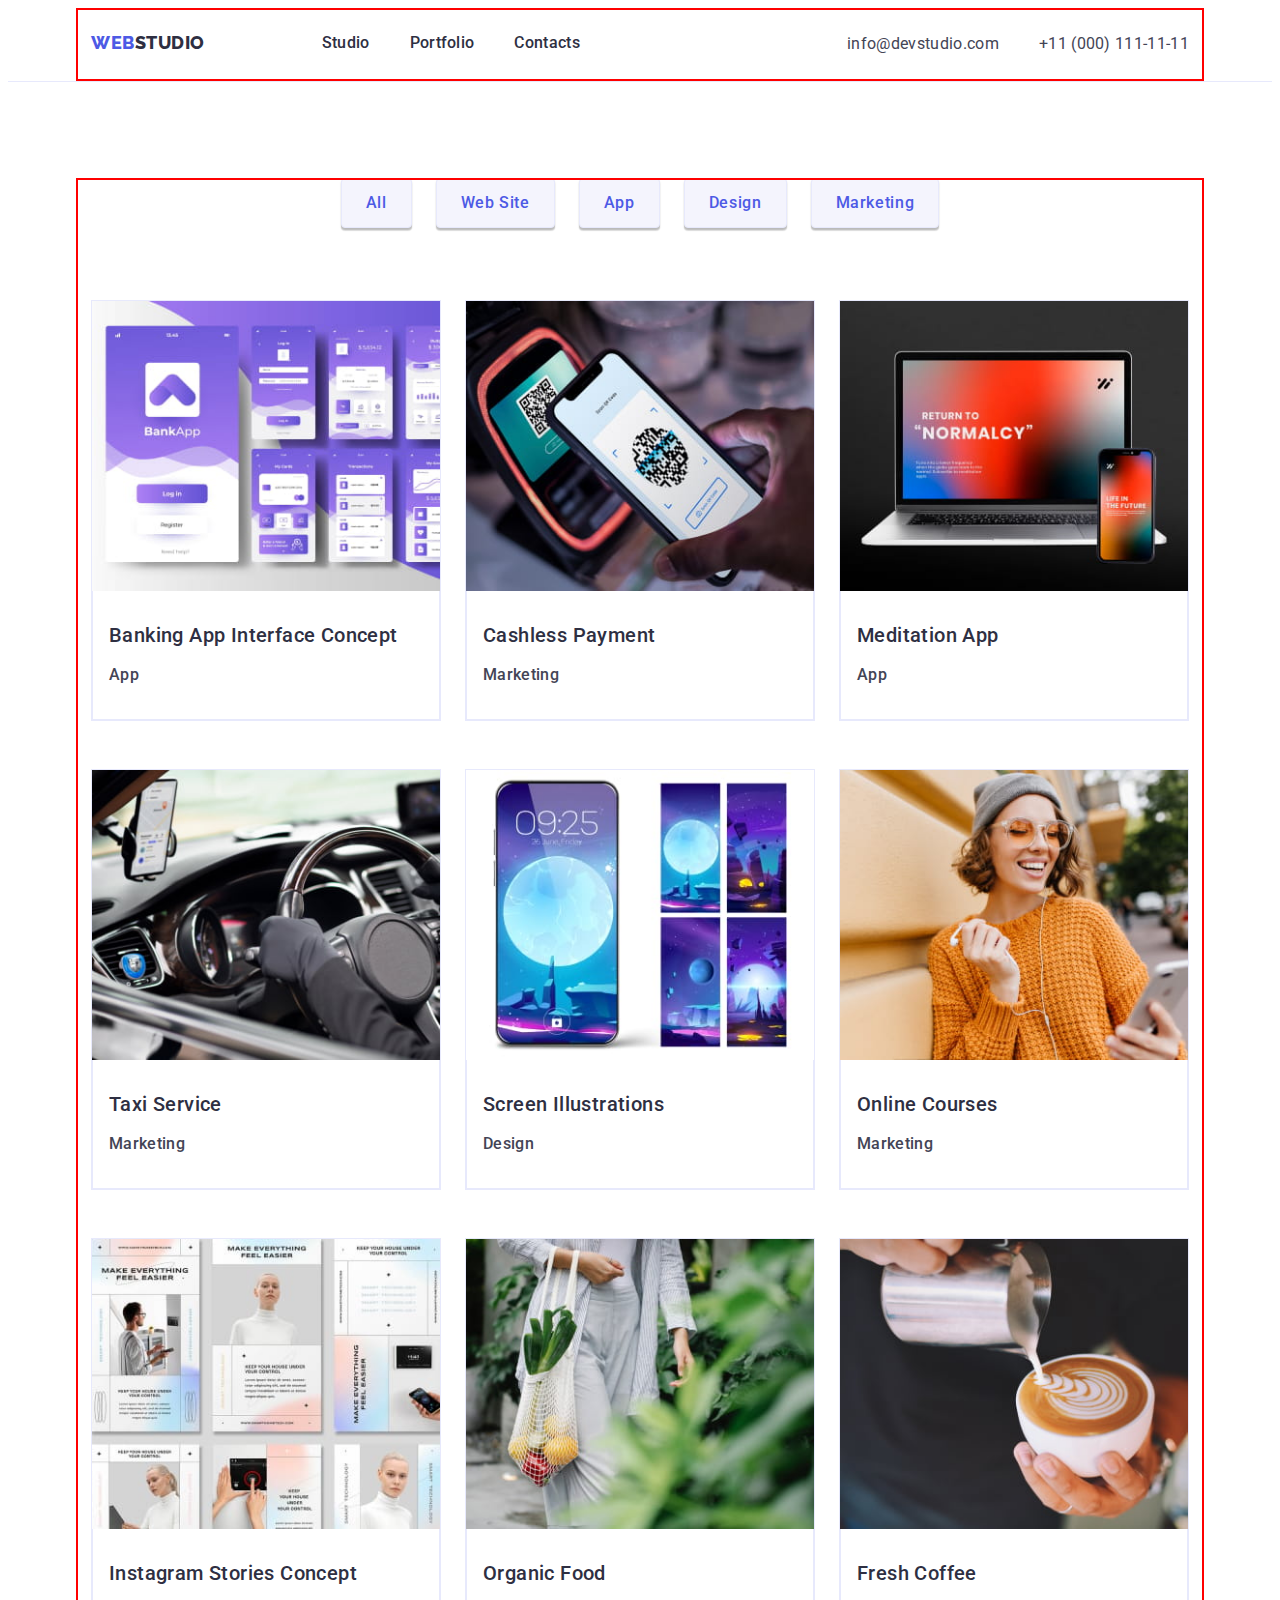
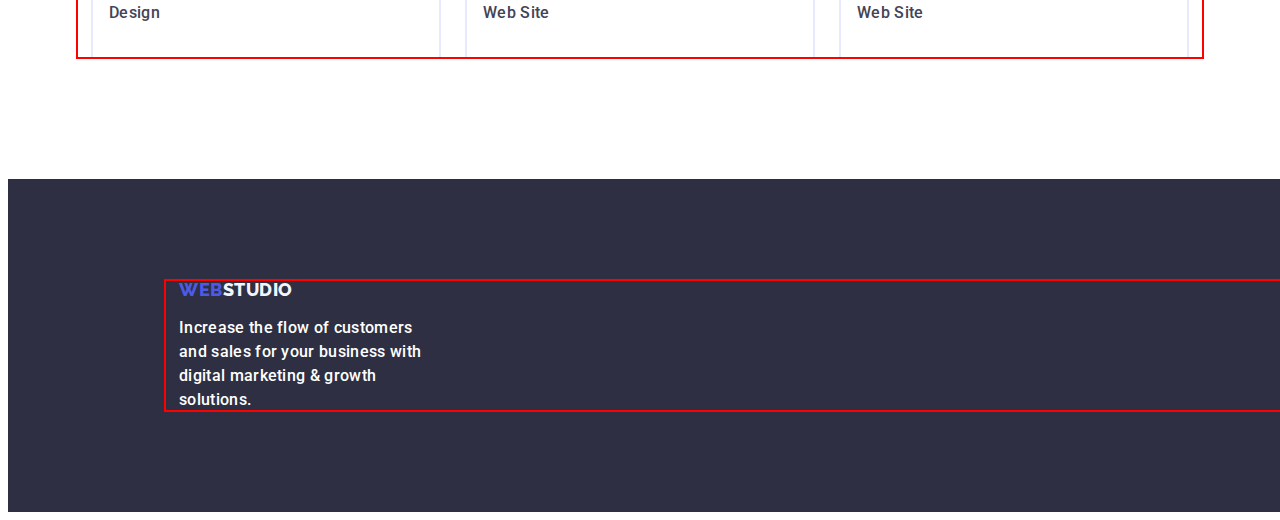
==== portfolio.html @ b4b977b9 "Initial commit" ====
<!DOCTYPE html>
    <html lang="en">
    <head>
        <meta charset="UTF-8">
        <meta http-equiv="X-UA-Compatible" content="IE=edge">
        <meta name="viewport" content="width=device-width, initial-scale=1.0">
        <title>Portfolio</title>
        <link rel="preconnect" 
    href="https://fonts.googleapis.com">
    <link rel="preconnect" 
    href="https://fonts.gstatic.com" crossorigin>
    <link href="https://fonts.googleapis.com/css2?family=Roboto:wght@400;500;700&display=swap" rel="stylesheet">
    <link rel="preconnect" href="https://fonts.googleapis.com">
    <link rel="preconnect" href="https://fonts.gstatic.com" crossorigin>
    <link href="https://fonts.googleapis.com/css2?family=Raleway:wght@800&family=Roboto:wght@400;500;700&display=swap" rel="stylesheet">
    <link rel="stylesheet"      href="https://cdnjs.cloudflare.com/ajax/libs/modern-normalize/1.1.0/modern-normalize.min.css"      integrity="sha512-wpPYUAdjBVSE4KJnH1VR1HeZfpl1ub8YT/NKx4PuQ5NmX2tKuGu6U/JRp5y+Y8XG2tV+wKQpNHVUX03MfMFn9Q=="      crossorigin="anonymous"      referrerpolicy="no-referrer"/>
    <link rel="stylesheet" href="./css/styles.css">
    </head>

    <body>
    <!--header section-->
    <header class="header">
        <div class="container top-line">
            <nav class="list nav-list">
                <a class="logo link" href="./index.html">Web<span class="logo-studio">Studio</span> </a>
            
             <ul class="list link-list">
          <li class="description link-item"> 
            <a class="header-nav-link link" href="./index.html">Studio</a>
          </li>
          <li class="description link-item">
            <a class="header-nav-link link" href="./portfolio.html">Portfolio</a>
          </li>
          <li class="description link-item">
            <a class="header-nav-link link" href="">Contacts</a>
          </li>
             </ul>
            </nav>

            <address class="adress">
                <ul class="list adress-list">
                <li class="mailto" >
                    <a href="mailto:info@devstudio.com" class="link adress-link">info@devstudio.com</a>
                </li>
                <li>
                    <a href="tel:+110001111111" class="link adress-link">+11 (000) 111-11-11</a>
                </li>
                </ul>
            </address>
        </div>
    </header>

          <main>
            
            <!--portfolio section-->
                <section class="portfolio-section">
                    <div class="container">
                    
                    <h1 hidden class="main-tittle">Our Feature</h1>
                    <ul class="list btn-portfolio-list ">
                        <li>
                        <button  class="button-light button-text btn-portfolio" type="button">All</button>
                        </li>
                        <li>
                         <button   class="button-text button-light btn-portfolio" type="button">Web Site</button>
                        </li>
                        <li>
                         <button   class="button-text button-light
                         btn-portfolio" type="button">App</button>
                        </li>
                        <li>
                         <button class="button-light button-text btn-portfolio" type="button">Design</button>
                         </li>
                        <li>
                        <button           class="button-light button-text btn-portfolio" type="button">Marketing</button>
                        </li>
                    </ul>
                    
                    <ul class="list container-portfolio">
                    <li class="card-box" >
                        <a class="link" href="">
                    <img src="./images/portfolio/img-a1.jpg" alt="Banking App Interface Concept" width="360" height="300">
                    <div class="card-text-box">
                        <h2 class="subtittle card-box-tittle">Banking App Interface Concept</h2>
                        <p class="description">App</p>
                    </div></a>
                    </li>
                    <li class="card-box">
                        <a class="link" href="">
                        <img src="./images/portfolio/img-m1.jpg" alt="Cashless Payment" width="360" height="300">
                        <div class="card-text-box">
                        <h2 class="subtittle card-box-tittle">Cashless Payment</h2>
                        <p class="description">Marketing
                        </p>
                    </div></a>
                    </li>
                    <li class="card-box">
                        <a class="link" href="">
                        <img src="./images/portfolio/img-a2.jpg" alt="Meditation App" width="360" height="300">
                        <div class="card-text-box">
                        <h2 class="subtittle card-box-tittle">Meditation App</h2>
                        <p class="description">App</p>
                    </div></a>
                    </li>
                    <li class="card-box">
                        <a class="link" href="">
                        <img src="./images/portfolio/img-m2.jpg" alt="Taxi Service" width="360" height="300">
                        <div class="card-text-box">
                        <h2 class="subtittle card-box-tittle">Taxi Service</h2>
                        <p class="description">Marketing</p>
                    </div></a>
                    </li>
                    <li class="card-box">
                        <a class="link" href="">
                        <img src="./images/portfolio/img-d1.jpg" alt="Screen Illustrations" width="360" height="300">
                        <div class=" card-text-box">
                        <h2 class="subtittle card-box-tittle">Screen Illustrations</h2> 
                    <p class="description">Design</p>
                </div></a>
                    </li>
                    <li class="card-box">
                        <a class="link" href="">
                        <img src="./images/portfolio/img-m3.jpg" alt="Online Courses" width="360" height="300">
                        <div class="card-text-box">
                        <h2 class="subtittle card-box-tittle">Online Courses</h2>
                        <p class="description">Marketing</p>
                    </div></a>
                    </li>

                    <li class="card-box">
                        <a class="link" href="">
                    <img src="./images/portfolio/img-d2.jpg" alt="Instagram Stories Concept" width="360" height="300">
                    <div class=" card-text-box">
                        <h2 class="subtittle card-box-tittle">Instagram Stories Concept</h2>
                        <p class="description">Design</p>
                    </div></a> 
                </li>
                <li class="card-box">
                    <a class="link" href="">
                        <img src="./images/portfolio/img-w1.jpg" alt="Organic Food" width="360" height="300">
                        <div class="card-text-box">
                        <h2 class="subtittle card-box-tittle">Organic Food</h2>
                    <p class="description">Web Site</p>
                </div></a>
                </li>
                <li class="card-box">
                        <a class="link" href="">
                        <img src="./images/portfolio/img-w2.jpg" alt="Fresh Coffee" width="360" height="300">
                        <div class="card-text-box">
                        <h2 class="subtittle card-box-tittle"> Fresh Coffee</h2>
                        <p class="description">Web Site</p></div></a>
                </li>
                    </ul>
                   
                </div>
                </section>

          </main>
          <!--footer section-->
    <footer class="footer">
        <div class="container footer-container">
        <a class="link logo footer-reset" href="./index.html">Web<span class="logo-studio-light">Studio</span></a>
        <p class="description footer-item">Increase the flow of customers and sales for your business with digital marketing & growth solutions.</p>
    </div>
    </footer>    

    </body>
    </html>
---- css/styles.css ----
:root {
    /*--font--*/
--primary-font: "Roboto",  sant-serif;
--secondary-font: "Raleway", sant-serif;
    
    /*--color--*/
--btn-color-iris: #4d5ae5;
--btn-color-okean: #404BBF;
--text-color: #434455;
--main-header-color: #2e2f4;
--white-color: #fff;
--backgraund-light: #f4f4fD;
--backgraund-dark: #2E2F42;
--leinercoolor: #E7E9FC;
}
* {
    box-sizing: border-box;
}
/*base styles*/
body {
    font-family:"Roboto",sans-serif;
    font-size: 16px;
    font-weight: 400;
    font-style: normal;
    line-height: 1.5;
    letter-spacing: 0.02em;
    text-decoration: none;
    text-transform: none;
    color: var(--text-color);
    background-color: var(--white-color);
}
 /*--reset start--*/
h1,
h2, 
h3, 
h4, 
h5, 
h6, 
p {
    margin: 0px;
}
button {
    cursor: pointer;
}

ul {
    display: flex;

}
img {
    display: block;
    max-width: 100%;
    height: auto;
      }
     
.list {
    list-style: none;
    margin: 0px;
    padding: 0px;
}
.link {
    text-decoration: none; 
}
div {

}

.main-tittle {
	font-size: 56px;
	font-family:var(--primary-font);
	font-weight: 700;
	font-style: normal;
	line-height: 1.07;
	letter-spacing: 0.02em;
	text-decoration: none;
	text-transform: none;
    text-align: center;
}
.main-tittle-light {
    color:#FFFFFF;
}
.sektion-tittl {
	font-size: 36px;
	font-family:var(--primary-font);
	font-weight: 700;
	font-style: normal;
	line-height: 1.11;
	letter-spacing: 0.02em;
	text-decoration: none;
	text-transform: capitalize;
    text-align: center;
    color: var(--backgraund-dark);
}
.subtittle {
	font-size: 20px;
	font-family:var(--primary-font);
	font-weight: 500;
	font-style: normal;
	letter-spacing: 0.02em;
	text-decoration: none;
	text-transform: none;
    line-height: 1.2; 
    text-align: center;
    color: var(--backgraund-dark);
    
}

.description {
	font-size: 16px;
	font-family:var(--primary-font);
	font-weight: 500;
	font-style: normal;
	line-height: 1.5;
	letter-spacing: 0.02em;
	text-decoration: none;
	text-transform: none;
    color: var(--text-color);
}
.button-text {
	font-family: inherit;
    font-size: 16px;
	font-weight: 500;
	font-style: normal;
	line-height: 1.5;
	letter-spacing: 0.04em;
	text-decoration: none;
	text-transform: none;
    color: var(--white-color);
}
.small-text {
	font-size: 12px;
	font-family: var(--primary-font);
	font-weight: 400;
	font-style: normal;
	line-height: 1.17;
	letter-spacing: 0.04em;
	text-decoration: none;
	text-transform: none;
}
.header {
    border-bottom: 1px solid var(--leinercoolor);
  
 }
.top-line {
    display: flex;

    justify-content: space-between;
    align-items: baseline;

    border-bottom: 1px solid #E7E9FC;
}
.nav-list {
    display: flex;
    max-width: 564px;
    padding-bottom: 24px;
    gap: 40px;
    align-items: center;
}
.logo {
    font-family: "Raleway", sans-serif;
    font-style: normal;
    font-weight: 800;
    font-size: 18px;
    line-height: 1.17;
    text-transform: uppercase;
    text-decoration: none;

    color: var(--btn-color-iris);
    display: flex;
    letter-spacing: 0.03em;
    flex-direction: row;
    align-items: center;
    margin-right: 76px;
}
.logo-studio {
    width: 71px;
    color:var(--backgraund-dark);
    text-transform: uppercase;
}
.logo-studio-light {
    color:var(--backgraund-light);
    text-transform: uppercase;
}

.header-nav-link {
    color: var(--backgraund-dark);
    padding-top: 24px;
    padding-bottom: 24px;

}
.header-nav-link:hover,
.header-nav-link:focus,
.adress-link:hover,
.adress-link:focus {
    color: var(--btn-color-okean);
} 

.link-list {
    display: flex;
    gap: 40px;
    margin-right: auto;
}
.link-item {
    color: var(--backgraund-dark);
    text-decoration: none;  
    gap: 40px;
   }
   .adress-link {

    text-decoration: none;
    color: var(--text-color);
}

.adress {
    display: block;
    max-width: 347px;
    margin: 0px;
    font-style: normal; 
  
}  

.adress-list {
    padding-top: 24px;
    padding-bottom: 24px; 
}
.mailto {
    margin-right: 40px;
}
 .button {

        display: block;
        flex-direction: row;
        align-items: center;
        padding: 16px 32px;
        margin: 0px auto;
        gap: 10px;
        min-width: 169px;
        height: 56;
        border: none;
        
        background:var(--btn-color-iris);
        box-shadow: 0px 4px 4px rgba(0, 0, 0, 0.15);
        border-radius: 4px;
       
    }
   
    .button-light { 
     
        color: var(--btn-color-iris);
        background:var(--backgraund-light);
        
    
    }
    .button:hover, .button:focus, .button-light:hover, .button-light:focus {
        background-color:var(--btn-color-okean);
        color: var(--white-color);
    }



 /*---main content---*/
.box {
    border: 5px solid var(--white-color);
}
.container {
width: 1128px;
padding: 0 15px; 
margin: 0 auto;
outline: 2px solid red;
outline-offset: -2px;
    background: var(--white-color);
}

/*----index.html-----*/
.hero {
    max-width: 1440px;
    height: 600px;

    padding: 188px 0px;
 
    line-height: 1.07;
    align-items: center;
   
    background-color: var(--backgraund-dark);
    background-image: linear-gradient(rgba(46, 47, 66, 0.7), rgba(46, 47, 66, 0.7)), url(../images/hero/people-office.jpg);
    background-size: cover;
    background-position: center;

    box-shadow: 0px 4px 4px rgba(0, 0, 0, 0.25);
    
}

.hero-tittle {
max-width: 496px; 
margin: 0px auto;
text-align: center;
    
}
.hero-button {
display: block;
margin-top: 48px;



}
/*--featufe*/

.feature-section {
    padding: 120px 0px;
   
}
.feature-container {
    margin: 0px auto;
   
    
}
.feature-tittle {
 margin: 0px;
}
.feature-list-item {
   display: flex;
   justify-content: space-between;
   gap: 24px;
   
    
}
.feature-list {
flex-direction: column;
align-items: flex-start;
flex-basis: calc((100%-24px*3)/4);
}

.feature-list-box {
    display: flex;
flex-direction: row;
align-items: flex-start;
padding: 24px 100px;
gap: 10px;
max-width: 264px;
 background: var(--backgraund-light);
border-radius: 4px;
 
}
.feature-item-tittle {
margin-bottom: 8px;
}

/*---about---*/

.about-section {

}
.about-container {
   
}
    
.about-tittle {
       margin-top: 0px;
       margin-bottom: 72px;
}

.about-card-set {
  
    display: flex;
    flex-wrap: wrap;
    padding-bottom: 120px;
    gap: 24px;
      }
.about-item {
    flex-basis: calc((100% - 48px) / 3);
    }
    
    /*---team---*/
.team {
    background:var(--backgraund-light);
    width: 1440px;
    margin: 0px auto;
    padding: 120px 0px;
}

.team-container {
    
    background:var(--backgraund-light);
}
.team-item {
    
width: calc((100%-72px)/4);

box-shadow: 0px 1px 6px rgba(46, 47, 66, 0.08), 0px 1px 1px rgba(46, 47, 66, 0.16), 0px 2px 1px rgba(46, 47, 66, 0.08);
border-radius: 0px 0px 4px 4px;

    background-color: var(--white-color);
}
.team-tittl {
    margin-bottom: 72px;
}
.team-item-container {
   
padding: 32px 16px;
max-width: 232px;

}

.team-list {
    display: flex;
   gap: 24px;
}
.team-item-tittle {
    margin-bottom: 8px;
}
.social-link-container {
display: flex;
flex-direction: row;
justify-content: center;
align-items: center;

gap: 24px;
margin-top: 8px;
width: 232px;
height: 40px;
}
.social-link-box {
width: 40px;
height: 40px;
border-radius: 50%;
padding: 12px;
background: var(--btn-color-iris);
}

.team-item-img {

}
.team-item-name {
    text-align: center;

}
.team-item-function {

}
/*---Customers--*/
.section-customer {
    padding: 120px 0px;
}
.customers-container {
   
    padding: 0px;
    gap: 24px;
   
}
.customers-box {
    width: 168px;
    height: 88px;
    padding: 16px 32px;

    border: 1px solid var(--leinercoolor);
border-radius: 4px;
}
.footer {
    width: 1440px;
    margin: 0px auto;
    padding: 100px 0px;
    background: var(--backgraund-dark)
    }
.footer-container {

    gap: 16px;
    background: var(--backgraund-dark);
}
.footer-reset {
display: inline-block;
margin-bottom: 16px;   
}
.footer-item {
max-width: 264px; 
color: var(--white-color);
}
    
/*-----portfolio-----*/

.portfolio-section {
    padding: 96px 0px 120px;
}
.btn-portfolio-list {

justify-content: center;

flex-basis: 586px;
gap: 24px;
margin-bottom: 72px;

}

.btn-portfolio {

padding: 12px 24px;
border: 1px solid var(--leinercoolor);

background: var(--backgraund-light);
box-shadow: 0px 3px 1px rgba(0, 0, 0, 0.1), 0px 2px 1px rgba(0, 0, 0, 0.08), 0px 2px 2px rgba(0, 0, 0, 0.12);
border-radius: 4px;

}
.btn-portfolio:hover,
.btn-portfolio:focus {
    border: 1px solid transparent;
}
.container-portfolio {
display: flex;
flex-wrap: wrap;
row-gap: 48px;
column-gap: 24px;
}
.card-box {
width: calc((100% - 48px)/3); 
border: 1px solid var(--leinercoolor);
}
.card-text-box {
    display: flex;
    flex-direction: column;
    align-items: flex-start;
    padding: 32px 16px;
    border: 1px solid var(--leinercoolor);
    border-top: none;
    gap: 8px;
    max-width: 360px;
    
    
    flex-basis: 360px;
}
.card-box-tittle {
    margin-bottom: 8px;
}
.adress-item {}



.about {
   background-color: var(--backgraund-light);
}






.WebSite {
 
}
.App {
}
.Design {
}
.Marketing {
}
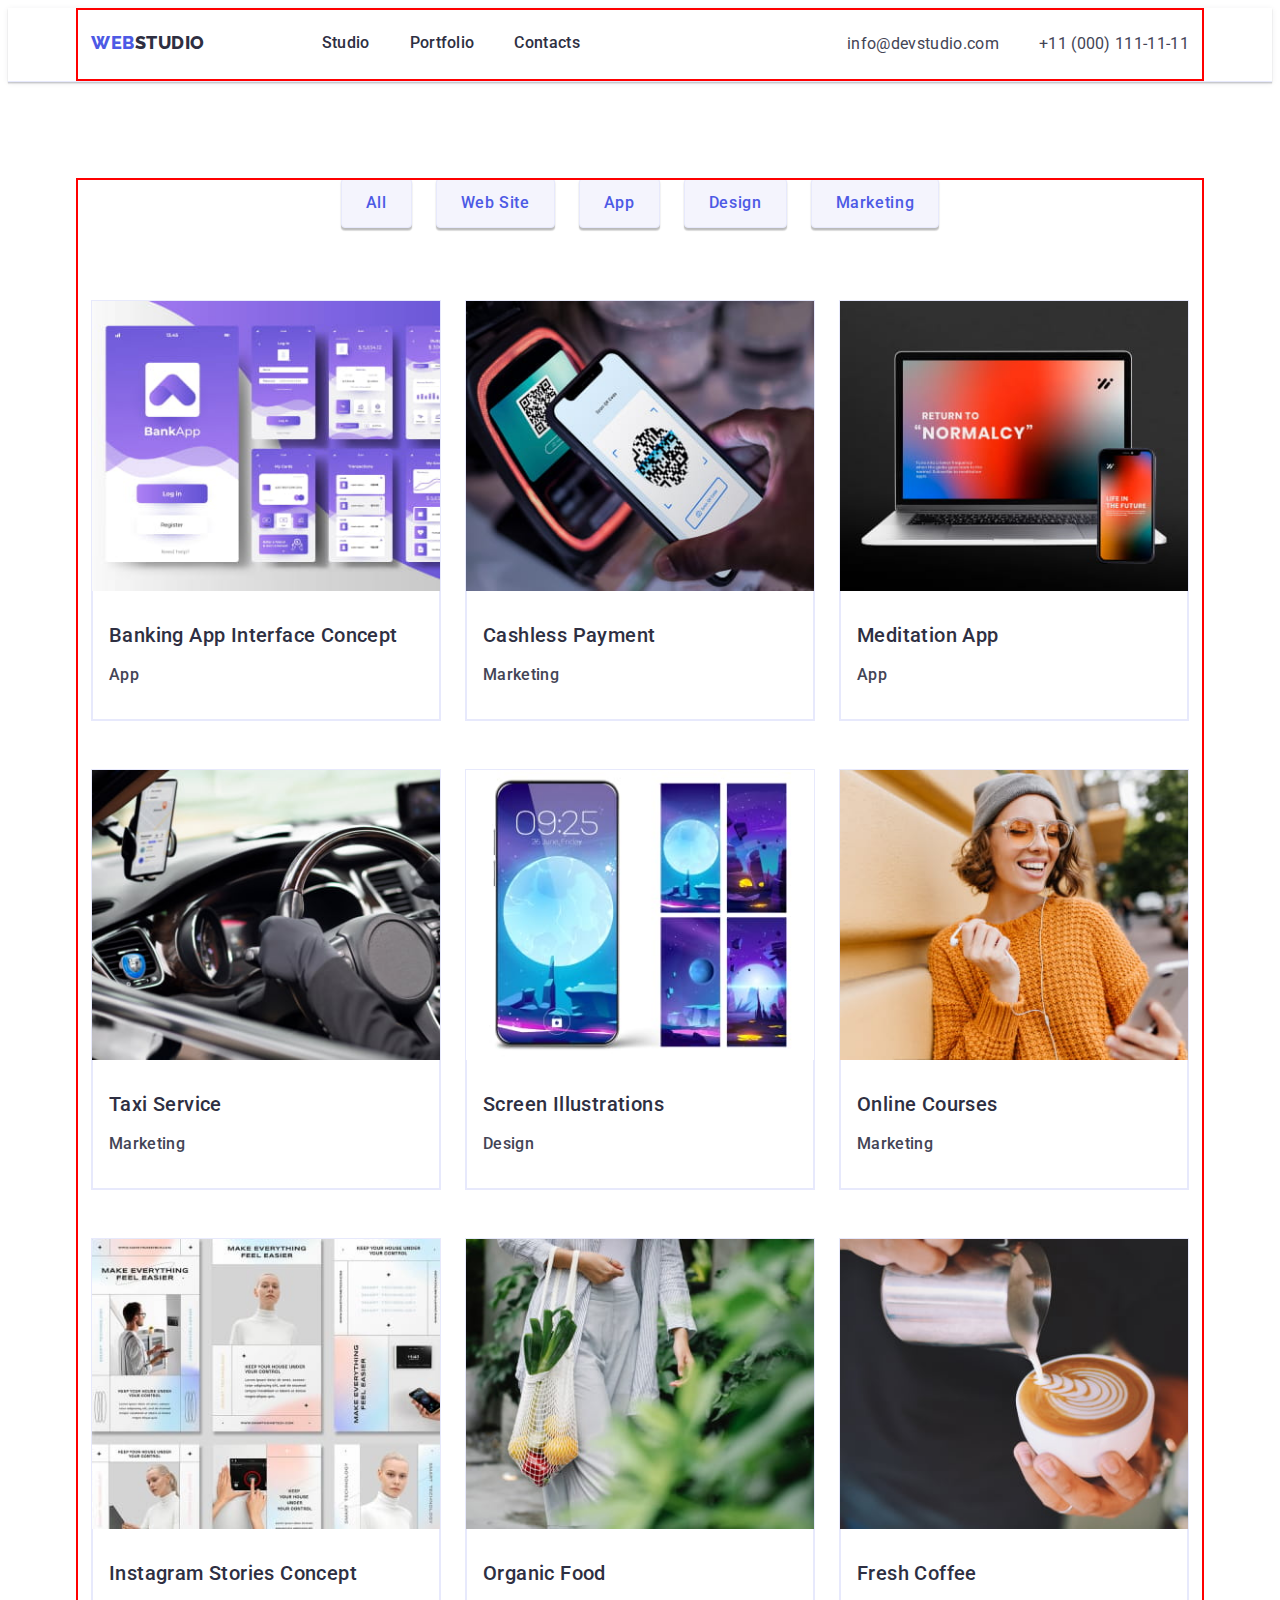
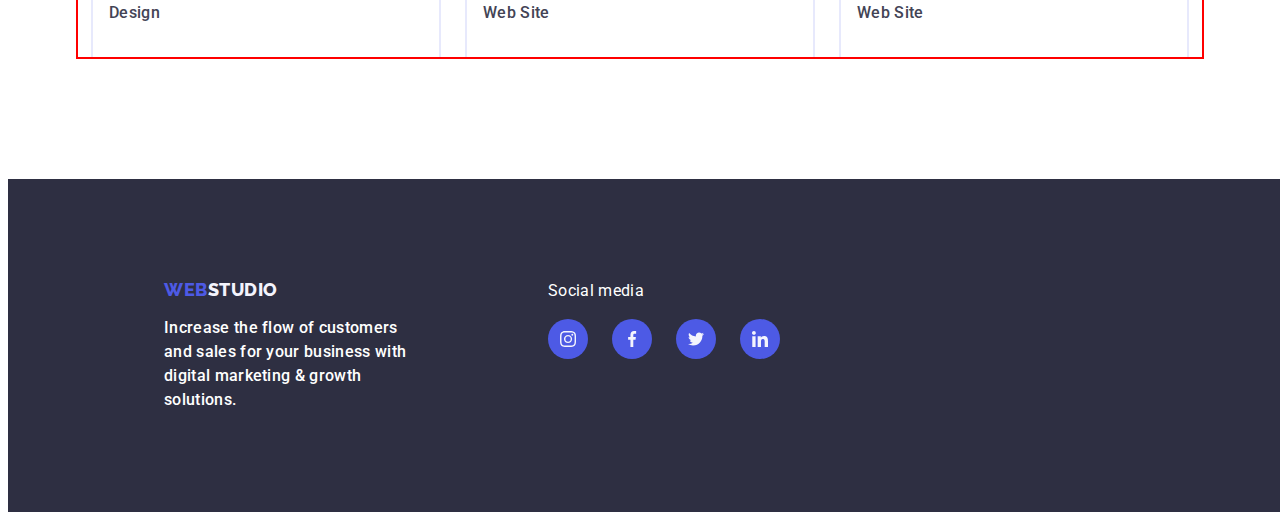
==== commit 613d6543: "update footer icons.svg" ====
--- a/portfolio.html
+++ b/portfolio.html
@@ -158,9 +158,43 @@
           </main>
           <!--footer section-->
     <footer class="footer">
-        <div class="container footer-container">
+        <div class="footer-container">
         <a class="link logo footer-reset" href="./index.html">Web<span class="logo-studio-light">Studio</span></a>
         <p class="description footer-item">Increase the flow of customers and sales for your business with digital marketing & growth solutions.</p>
+        </div>
+        <div class="container-footer-social">
+            <p class="footer-social">Social media</p>
+        <ul class="list social-link-container">
+            <li class="social-link-box" >
+                <a class="social-item-box" href="">
+                <svg class="link-icon" width="16" height="16" >
+                    <use href="./images/icons.svg#icon-instagram"></use>
+                   </svg> 
+                </a>   
+            </li> 
+            </li>
+            <li class="social-link-box" >
+                <a class="social-item-box" href="">
+                <svg class="link-icon" width="16" height="16" >
+                    <use href="./images/icons.svg#icon-facebook"></use>
+                   </svg> 
+                </a>    
+            </li>
+            <li class="social-link-box" >
+                <a class="social-item-box" href="">
+                <svg class="link-icon" width="16" height="16" >
+                    <use href="./images/icons.svg#icon-twitter"></use>
+                   </svg>
+                </a>     
+            </li>
+            <li class="social-link-box" >
+                <a class="social-item-box" href="">
+                <svg class="link-icon" width="16" height="16" >
+                    <use href="./images/icons.svg#icon-linkedin"></use>
+                   </svg> 
+                </a>    
+            </li>
+        </ul>
     </div>
     </footer>    
 
--- a/css/styles.css
+++ b/css/styles.css
@@ -12,6 +12,7 @@
 --backgraund-light: #f4f4fD;
 --backgraund-dark: #2E2F42;
 --leinercoolor: #E7E9FC;
+--background-green: #31D0AA; ;
 }
 * {
     box-sizing: border-box;
@@ -139,6 +140,7 @@
 }
 .header {
     border-bottom: 1px solid var(--leinercoolor);
+    box-shadow: 0px 2px 1px rgba(46, 47, 66, 0.08), 0px 1px 1px rgba(46, 47, 66, 0.16), 0px 1px 6px rgba(46, 47, 66, 0.08);
   
  }
 .top-line {
@@ -148,6 +150,7 @@
     align-items: baseline;
 
     border-bottom: 1px solid #E7E9FC;
+   
 }
 .nav-list {
     display: flex;
@@ -189,11 +192,19 @@
 
 }
 .header-nav-link:hover,
-.header-nav-link:focus,
+.header-nav-link:focus, 
 .adress-link:hover,
 .adress-link:focus {
     color: var(--btn-color-okean);
 } 
+.header-nav-link:focus::after,
+.header-nav-link:hover::after {
+  box-sizing: border-box;
+  width: 67px;
+   height: 4px;
+   border-radius: 2px;
+   color: var(--btn-color-okean);
+}
 
 .link-list {
     display: flex;
@@ -235,7 +246,7 @@
         margin: 0px auto;
         gap: 10px;
         min-width: 169px;
-        height: 56;
+        height: 56px;
         border: none;
         
         background:var(--btn-color-iris);
@@ -280,14 +291,19 @@
  
     line-height: 1.07;
     align-items: center;
+    background-repeat: no-repeat;
    
     background-color: var(--backgraund-dark);
     background-image: linear-gradient(rgba(46, 47, 66, 0.7), rgba(46, 47, 66, 0.7)), url(../images/hero/people-office.jpg);
     background-size: cover;
     background-position: center;
+    
 
     box-shadow: 0px 4px 4px rgba(0, 0, 0, 0.25);
     
+}
+.hero-contaimer {
+    background: transparent;
 }
 
 .hero-tittle {
@@ -311,6 +327,7 @@
 }
 .feature-container {
     margin: 0px auto;
+    padding: 0px;
    
     
 }
@@ -320,27 +337,26 @@
 .feature-list-item {
    display: flex;
    justify-content: space-between;
-   gap: 24px;
-   
+   gap: 24px; 
     
 }
 .feature-list {
 flex-direction: column;
 align-items: flex-start;
-flex-basis: calc((100%-24px*3)/4);
-}
-
-.feature-list-box {
-    display: flex;
-flex-direction: row;
-align-items: flex-start;
-padding: 24px 100px;
-gap: 10px;
-max-width: 264px;
- background: var(--backgraund-light);
-border-radius: 4px;
+flex-basis: calc*((100% - 72px)/4);
+}
+
+.feature-box {
+    display: flex;
+    align-items: center;
+    justify-content: center;
+    height: 112px;
+    background-color: var(--backgraund-light);
+    border-radius: 4px;
+    margin-bottom: 8px;
+}
+
  
-}
 .feature-item-tittle {
 margin-bottom: 8px;
 }
@@ -367,7 +383,7 @@
     gap: 24px;
       }
 .about-item {
-    flex-basis: calc((100% - 48px) / 3);
+    flex-basis: calc((100% - 48px)/3);
     }
     
     /*---team---*/
@@ -379,12 +395,12 @@
 }
 
 .team-container {
-    
+   padding: 32px 0px; 
     background:var(--backgraund-light);
 }
 .team-item {
     
-width: calc((100%-72px)/4);
+width: calc((100% - 72px)/4);
 
 box-shadow: 0px 1px 6px rgba(46, 47, 66, 0.08), 0px 1px 1px rgba(46, 47, 66, 0.16), 0px 2px 1px rgba(46, 47, 66, 0.08);
 border-radius: 0px 0px 4px 4px;
@@ -422,11 +438,26 @@
 .social-link-box {
 width: 40px;
 height: 40px;
-border-radius: 50%;
-padding: 12px;
-background: var(--btn-color-iris);
-}
-
+ }
+.social-item-box {
+    display: flex;
+    align-items: center;
+    justify-content: center;
+    border-radius: 50%;
+    width: 100%;
+    height: 100%;
+  
+    background: var(--btn-color-iris);
+}
+.link-icon {
+    fill: var(--backgraund-light);
+}
+
+
+.social-item-box:hover,
+.social-item-box:focus {
+    background-color: var(--background-green);
+}
 .team-item-img {
 
 }
@@ -442,7 +473,7 @@
     padding: 120px 0px;
 }
 .customers-container {
-   
+   margin-top: 72px;
     padding: 0px;
     gap: 24px;
    
@@ -455,24 +486,41 @@
     border: 1px solid var(--leinercoolor);
 border-radius: 4px;
 }
+.customers-box:hover,
+.customers-box:focus {
+    border: 1px solid var(--btn-color-okean);
+
+}
 .footer {
+    display: flex;
+    flex-direction: row;
     width: 1440px;
     margin: 0px auto;
     padding: 100px 0px;
     background: var(--backgraund-dark)
     }
 .footer-container {
-
+    width: 264px;
     gap: 16px;
     background: var(--backgraund-dark);
+    padding: 0px;
+    margin-left: 156px;
 }
 .footer-reset {
 display: inline-block;
 margin-bottom: 16px;   
 }
 .footer-item {
-max-width: 264px; 
+padding: 0px;
 color: var(--white-color);
+}
+.container-footer-social {
+    display: inline-block;
+    margin-left: 120px;
+}
+.footer-social {
+    color: var(--white-color);
+    margin-bottom: 16px;
 }
     
 /*-----portfolio-----*/
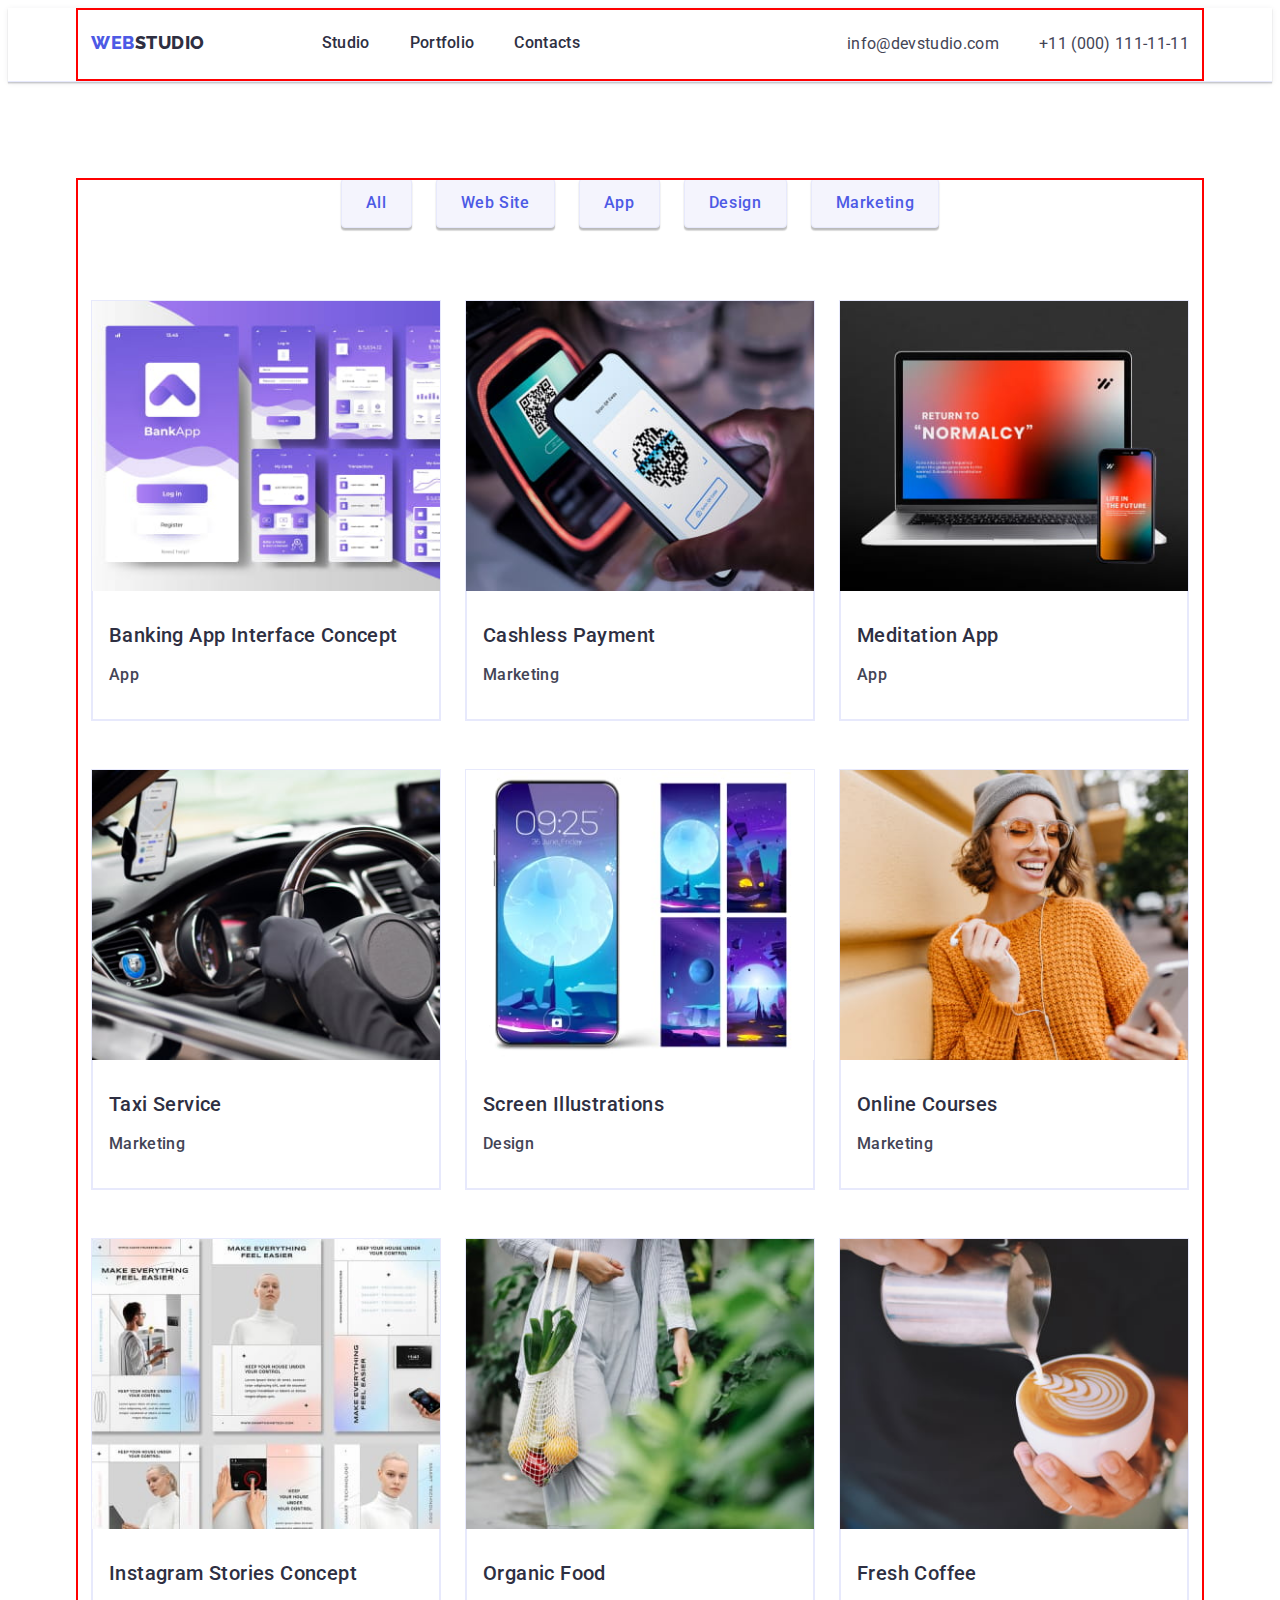
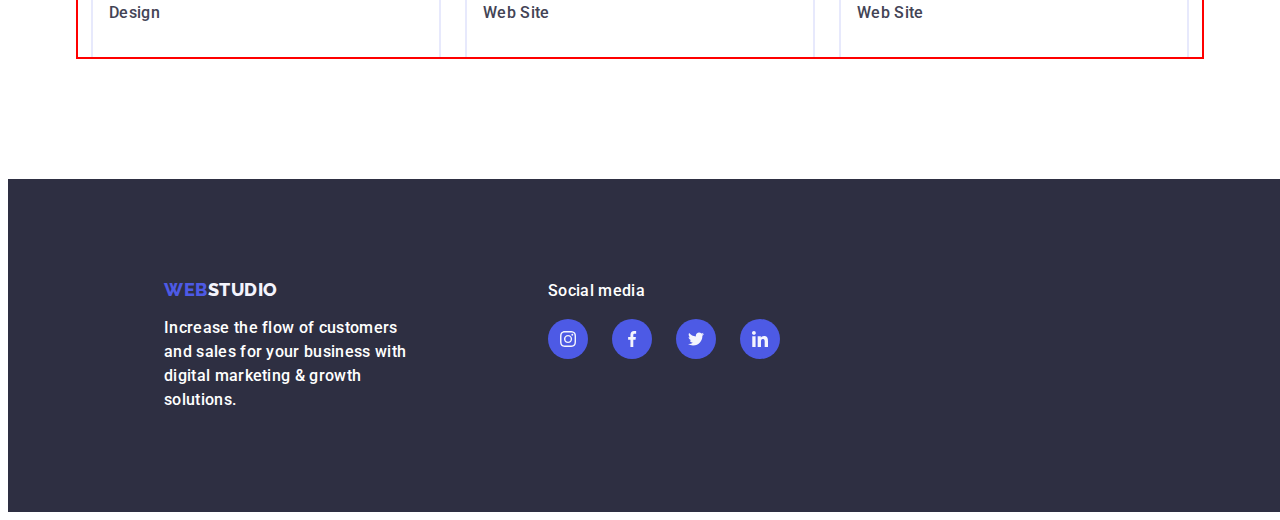
==== commit a7148eca: "update customers portfolio" ====
--- a/portfolio.html
+++ b/portfolio.html
@@ -78,7 +78,7 @@
                     
                     <ul class="list container-portfolio">
                     <li class="card-box" >
-                        <a class="link" href="">
+                        <a class=" link link-portfolio " href="">
                     <img src="./images/portfolio/img-a1.jpg" alt="Banking App Interface Concept" width="360" height="300">
                     <div class="card-text-box">
                         <h2 class="subtittle card-box-tittle">Banking App Interface Concept</h2>
@@ -86,7 +86,7 @@
                     </div></a>
                     </li>
                     <li class="card-box">
-                        <a class="link" href="">
+                        <a class="link link-portfolio" href="">
                         <img src="./images/portfolio/img-m1.jpg" alt="Cashless Payment" width="360" height="300">
                         <div class="card-text-box">
                         <h2 class="subtittle card-box-tittle">Cashless Payment</h2>
@@ -95,7 +95,7 @@
                     </div></a>
                     </li>
                     <li class="card-box">
-                        <a class="link" href="">
+                        <a class="link link-portfolio" href="">
                         <img src="./images/portfolio/img-a2.jpg" alt="Meditation App" width="360" height="300">
                         <div class="card-text-box">
                         <h2 class="subtittle card-box-tittle">Meditation App</h2>
@@ -103,7 +103,7 @@
                     </div></a>
                     </li>
                     <li class="card-box">
-                        <a class="link" href="">
+                        <a class="link link-portfolio" href="">
                         <img src="./images/portfolio/img-m2.jpg" alt="Taxi Service" width="360" height="300">
                         <div class="card-text-box">
                         <h2 class="subtittle card-box-tittle">Taxi Service</h2>
@@ -111,7 +111,7 @@
                     </div></a>
                     </li>
                     <li class="card-box">
-                        <a class="link" href="">
+                        <a class="link link-portfolio" href="">
                         <img src="./images/portfolio/img-d1.jpg" alt="Screen Illustrations" width="360" height="300">
                         <div class=" card-text-box">
                         <h2 class="subtittle card-box-tittle">Screen Illustrations</h2> 
@@ -119,7 +119,7 @@
                 </div></a>
                     </li>
                     <li class="card-box">
-                        <a class="link" href="">
+                        <a class="link link-portfolio" href="">
                         <img src="./images/portfolio/img-m3.jpg" alt="Online Courses" width="360" height="300">
                         <div class="card-text-box">
                         <h2 class="subtittle card-box-tittle">Online Courses</h2>
@@ -128,7 +128,7 @@
                     </li>
 
                     <li class="card-box">
-                        <a class="link" href="">
+                        <a class="link link-portfolio" href="">
                     <img src="./images/portfolio/img-d2.jpg" alt="Instagram Stories Concept" width="360" height="300">
                     <div class=" card-text-box">
                         <h2 class="subtittle card-box-tittle">Instagram Stories Concept</h2>
@@ -136,7 +136,7 @@
                     </div></a> 
                 </li>
                 <li class="card-box">
-                    <a class="link" href="">
+                    <a class="link link-portfolio" href="">
                         <img src="./images/portfolio/img-w1.jpg" alt="Organic Food" width="360" height="300">
                         <div class="card-text-box">
                         <h2 class="subtittle card-box-tittle">Organic Food</h2>
@@ -144,7 +144,7 @@
                 </div></a>
                 </li>
                 <li class="card-box">
-                        <a class="link" href="">
+                        <a class="link link-portfolio" href="">
                         <img src="./images/portfolio/img-w2.jpg" alt="Fresh Coffee" width="360" height="300">
                         <div class="card-text-box">
                         <h2 class="subtittle card-box-tittle"> Fresh Coffee</h2>
@@ -157,46 +157,49 @@
 
           </main>
           <!--footer section-->
-    <footer class="footer">
-        <div class="footer-container">
-        <a class="link logo footer-reset" href="./index.html">Web<span class="logo-studio-light">Studio</span></a>
-        <p class="description footer-item">Increase the flow of customers and sales for your business with digital marketing & growth solutions.</p>
-        </div>
-        <div class="container-footer-social">
-            <p class="footer-social">Social media</p>
-        <ul class="list social-link-container">
-            <li class="social-link-box" >
-                <a class="social-item-box" href="">
-                <svg class="link-icon" width="16" height="16" >
-                    <use href="./images/icons.svg#icon-instagram"></use>
-                   </svg> 
-                </a>   
-            </li> 
-            </li>
-            <li class="social-link-box" >
-                <a class="social-item-box" href="">
-                <svg class="link-icon" width="16" height="16" >
-                    <use href="./images/icons.svg#icon-facebook"></use>
-                   </svg> 
-                </a>    
-            </li>
-            <li class="social-link-box" >
-                <a class="social-item-box" href="">
-                <svg class="link-icon" width="16" height="16" >
-                    <use href="./images/icons.svg#icon-twitter"></use>
-                   </svg>
-                </a>     
-            </li>
-            <li class="social-link-box" >
-                <a class="social-item-box" href="">
-                <svg class="link-icon" width="16" height="16" >
-                    <use href="./images/icons.svg#icon-linkedin"></use>
-                   </svg> 
-                </a>    
-            </li>
-        </ul>
-    </div>
-    </footer>    
+          <footer class="footer">
+            <div class="footer-box">
+              <div class="footer-container">
+                  <a class="link logo footer-reset" href="./index.html">Web<span class="logo-studio-light">Studio</span></a>
+                  <p class="description footer-item">Increase the flow of customers and sales for your business with digital marketing & growth solutions.</p>
+              </div>
+              <div class="container-footer-social">
+                  <p class="description footer-social">Social media</p>
+                  <ul class="list social-link-container">
+                      <li class="social-link-box" >
+                          <a class="social-item-box" href="">
+                          <svg class="link-icon" width="16" height="16" >
+                              <use href="./images/icons.svg#icon-instagram"></use>
+                             </svg> 
+                          </a>   
+                      </li> 
+                   
+                      <li class="social-link-box" >
+                          <a class="social-item-box" href="">
+                          <svg class="link-icon" width="16" height="16" >
+                              <use href="./images/icons.svg#icon-facebook"></use>
+                             </svg> 
+                          </a>    
+                      </li>
+                      <li class="social-link-box" >
+                          <a class="social-item-box" href="">
+                          <svg class="link-icon" width="16" height="16" >
+                              <use href="./images/icons.svg#icon-twitter"></use>
+                             </svg>
+                          </a>     
+                      </li>
+                      <li class="social-link-box" >
+                          <a class="social-item-box" href="">
+                          <svg class="link-icon" width="16" height="16" >
+                              <use href="./images/icons.svg#icon-linkedin"></use>
+                             </svg> 
+                          </a>    
+                      </li>
+                  </ul>
+              </div>
+          </div>
+          </footer>
+      
 
     </body>
     </html>
--- a/css/styles.css
+++ b/css/styles.css
@@ -12,7 +12,8 @@
 --backgraund-light: #f4f4fD;
 --backgraund-dark: #2E2F42;
 --leinercoolor: #E7E9FC;
---background-green: #31D0AA; ;
+--background-green: #31D0AA; 
+--helper-text: #8E8F99;
 }
 * {
     box-sizing: border-box;
@@ -29,6 +30,7 @@
     text-transform: none;
     color: var(--text-color);
     background-color: var(--white-color);
+    
 }
  /*--reset start--*/
 h1,
@@ -85,7 +87,7 @@
 	font-family:var(--primary-font);
 	font-weight: 700;
 	font-style: normal;
-	line-height: 1.11;
+	line-height: 1.1;
 	letter-spacing: 0.02em;
 	text-decoration: none;
 	text-transform: capitalize;
@@ -412,7 +414,7 @@
 }
 .team-item-container {
    
-padding: 32px 16px;
+padding: 32px 0px;
 max-width: 232px;
 
 }
@@ -449,6 +451,10 @@
   
     background: var(--btn-color-iris);
 }
+.social-item-box:hover,
+.social-item-box:focus {
+    background-color: var(--btn-color-okean);
+}
 .link-icon {
     fill: var(--backgraund-light);
 }
@@ -469,36 +475,57 @@
 
 }
 /*---Customers--*/
+.customers-tittle {
+    margin-bottom: 72px;
+}
 .section-customer {
     padding: 120px 0px;
 }
 .customers-container {
-   margin-top: 72px;
+  
     padding: 0px;
     gap: 24px;
    
 }
 .customers-box {
-    width: 168px;
+    width: calc((100% - 120px) / 6);
     height: 88px;
     padding: 16px 32px;
-
+    
+}
+.customers-item {
+    display: flex;
+    align-items: center;
+    justify-content: center;
+    width: 100%;
+    height: 100;
     border: 1px solid var(--leinercoolor);
-border-radius: 4px;
-}
-.customers-box:hover,
-.customers-box:focus {
+    border-radius: 4px;
+    color: var(--helper-text);
+}
+.customers-item:hover,
+.customers-item:focus {
     border: 1px solid var(--btn-color-okean);
-
+    color: var(--btn-color-okean);
+
+}
+.logo-customers {
+    fill: currentColor;
 }
 .footer {
-    display: flex;
-    flex-direction: row;
+    
     width: 1440px;
     margin: 0px auto;
     padding: 100px 0px;
     background: var(--backgraund-dark)
     }
+
+.footer-box {
+    display: flex;
+    flex-direction: row;
+align-items: baseline;
+gap: 120px;
+}
 .footer-container {
     width: 264px;
     gap: 16px;
@@ -516,7 +543,7 @@
 }
 .container-footer-social {
     display: inline-block;
-    margin-left: 120px;
+    
 }
 .footer-social {
     color: var(--white-color);
@@ -557,6 +584,13 @@
 flex-wrap: wrap;
 row-gap: 48px;
 column-gap: 24px;
+}
+.link-portfolio {
+    display: block;
+}
+.link-portfolio:hover,
+.link-portfolio:focus {
+    box-shadow: 0px 1px 6px rgba(46, 47, 66, 0.08), 0px 1px 1px rgba(46, 47, 66, 0.16), 0px 2px 1px rgba(46, 47, 66, 0.08); 
 }
 .card-box {
 width: calc((100% - 48px)/3); 
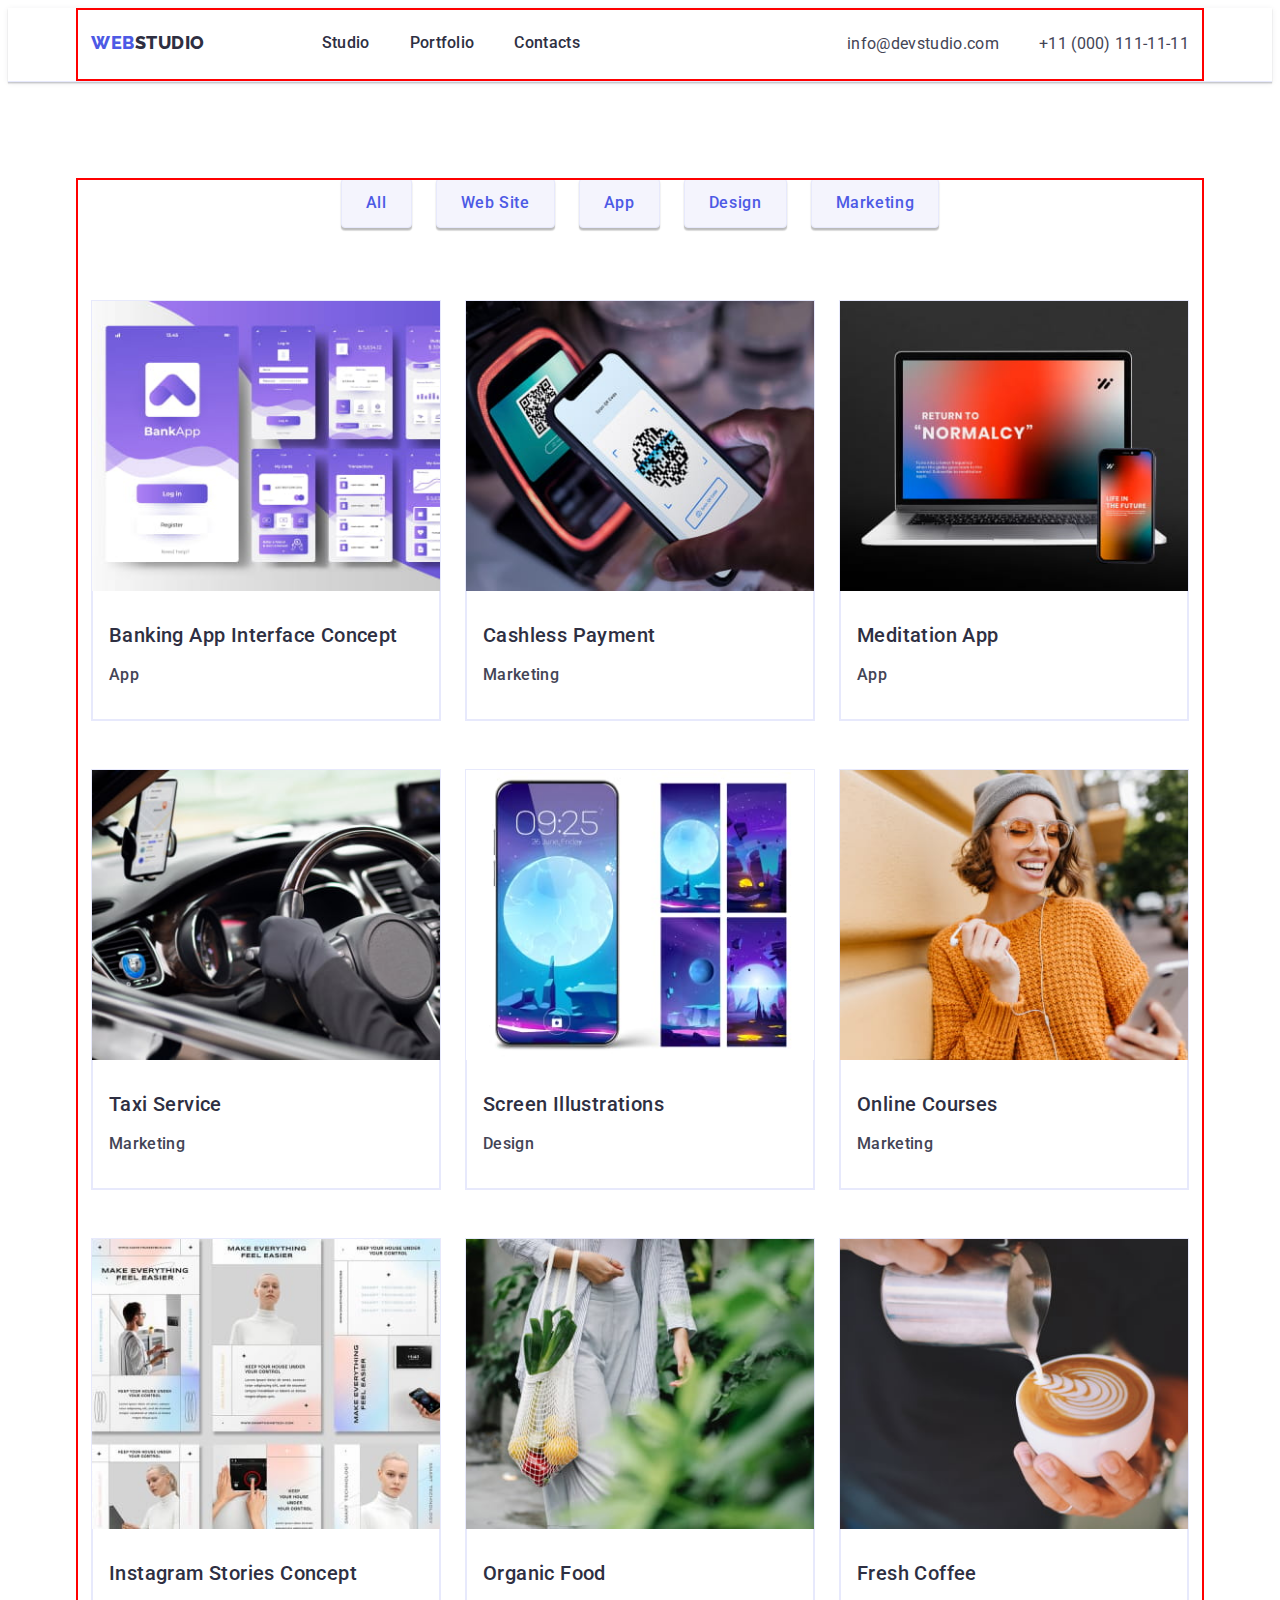
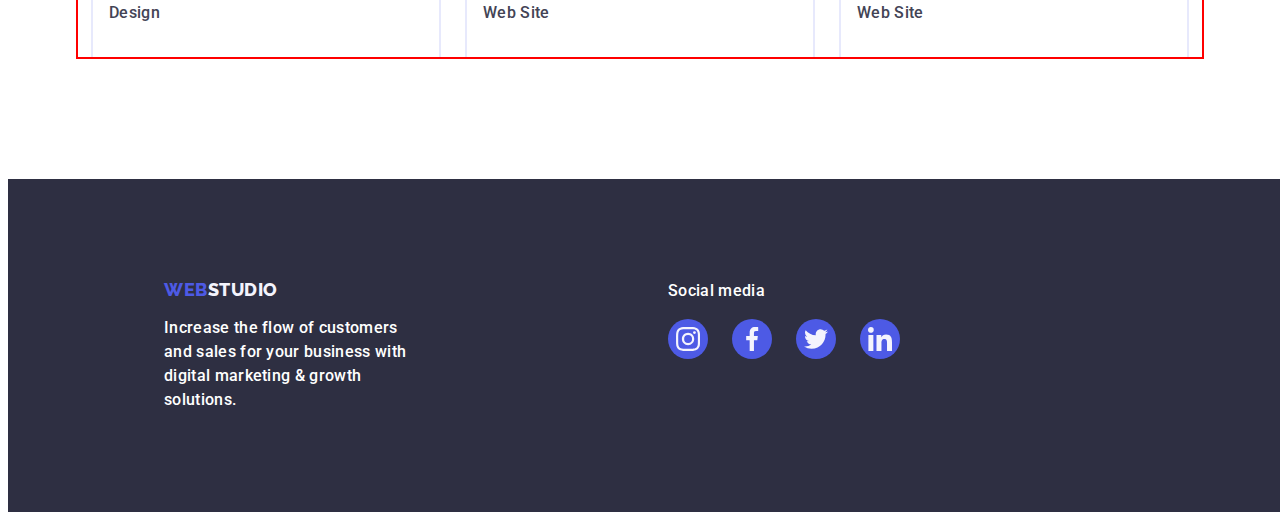
==== commit a04653b7: "update all1" ====
--- a/portfolio.html
+++ b/portfolio.html
@@ -168,7 +168,7 @@
                   <ul class="list social-link-container">
                       <li class="social-link-box" >
                           <a class="social-item-box" href="">
-                          <svg class="link-icon" width="16" height="16" >
+                          <svg class="link-icon" width="24" height="24" >
                               <use href="./images/icons.svg#icon-instagram"></use>
                              </svg> 
                           </a>   
@@ -176,21 +176,21 @@
                    
                       <li class="social-link-box" >
                           <a class="social-item-box" href="">
-                          <svg class="link-icon" width="16" height="16" >
+                          <svg class="link-icon" width="24" height="24" >
                               <use href="./images/icons.svg#icon-facebook"></use>
                              </svg> 
                           </a>    
                       </li>
                       <li class="social-link-box" >
                           <a class="social-item-box" href="">
-                          <svg class="link-icon" width="16" height="16" >
+                          <svg class="link-icon" width="24" height="24" >
                               <use href="./images/icons.svg#icon-twitter"></use>
                              </svg>
                           </a>     
                       </li>
                       <li class="social-link-box" >
                           <a class="social-item-box" href="">
-                          <svg class="link-icon" width="16" height="16" >
+                          <svg class="link-icon" width="24" height="24" >
                               <use href="./images/icons.svg#icon-linkedin"></use>
                              </svg> 
                           </a>    
--- a/css/styles.css
+++ b/css/styles.css
@@ -455,6 +455,7 @@
 .social-item-box:focus {
     background-color: var(--btn-color-okean);
 }
+
 .link-icon {
     fill: var(--backgraund-light);
 }
@@ -490,7 +491,7 @@
 .customers-box {
     width: calc((100% - 120px) / 6);
     height: 88px;
-    padding: 16px 32px;
+    /*padding: 16px 32px;*/
     
 }
 .customers-item {
@@ -498,7 +499,7 @@
     align-items: center;
     justify-content: center;
     width: 100%;
-    height: 100;
+    height: 100%;
     border: 1px solid var(--leinercoolor);
     border-radius: 4px;
     color: var(--helper-text);
@@ -532,6 +533,7 @@
     background: var(--backgraund-dark);
     padding: 0px;
     margin-left: 156px;
+    margin-right: 120px;
 }
 .footer-reset {
 display: inline-block;
@@ -543,6 +545,7 @@
 }
 .container-footer-social {
     display: inline-block;
+    gap: 16px;
     
 }
 .footer-social {
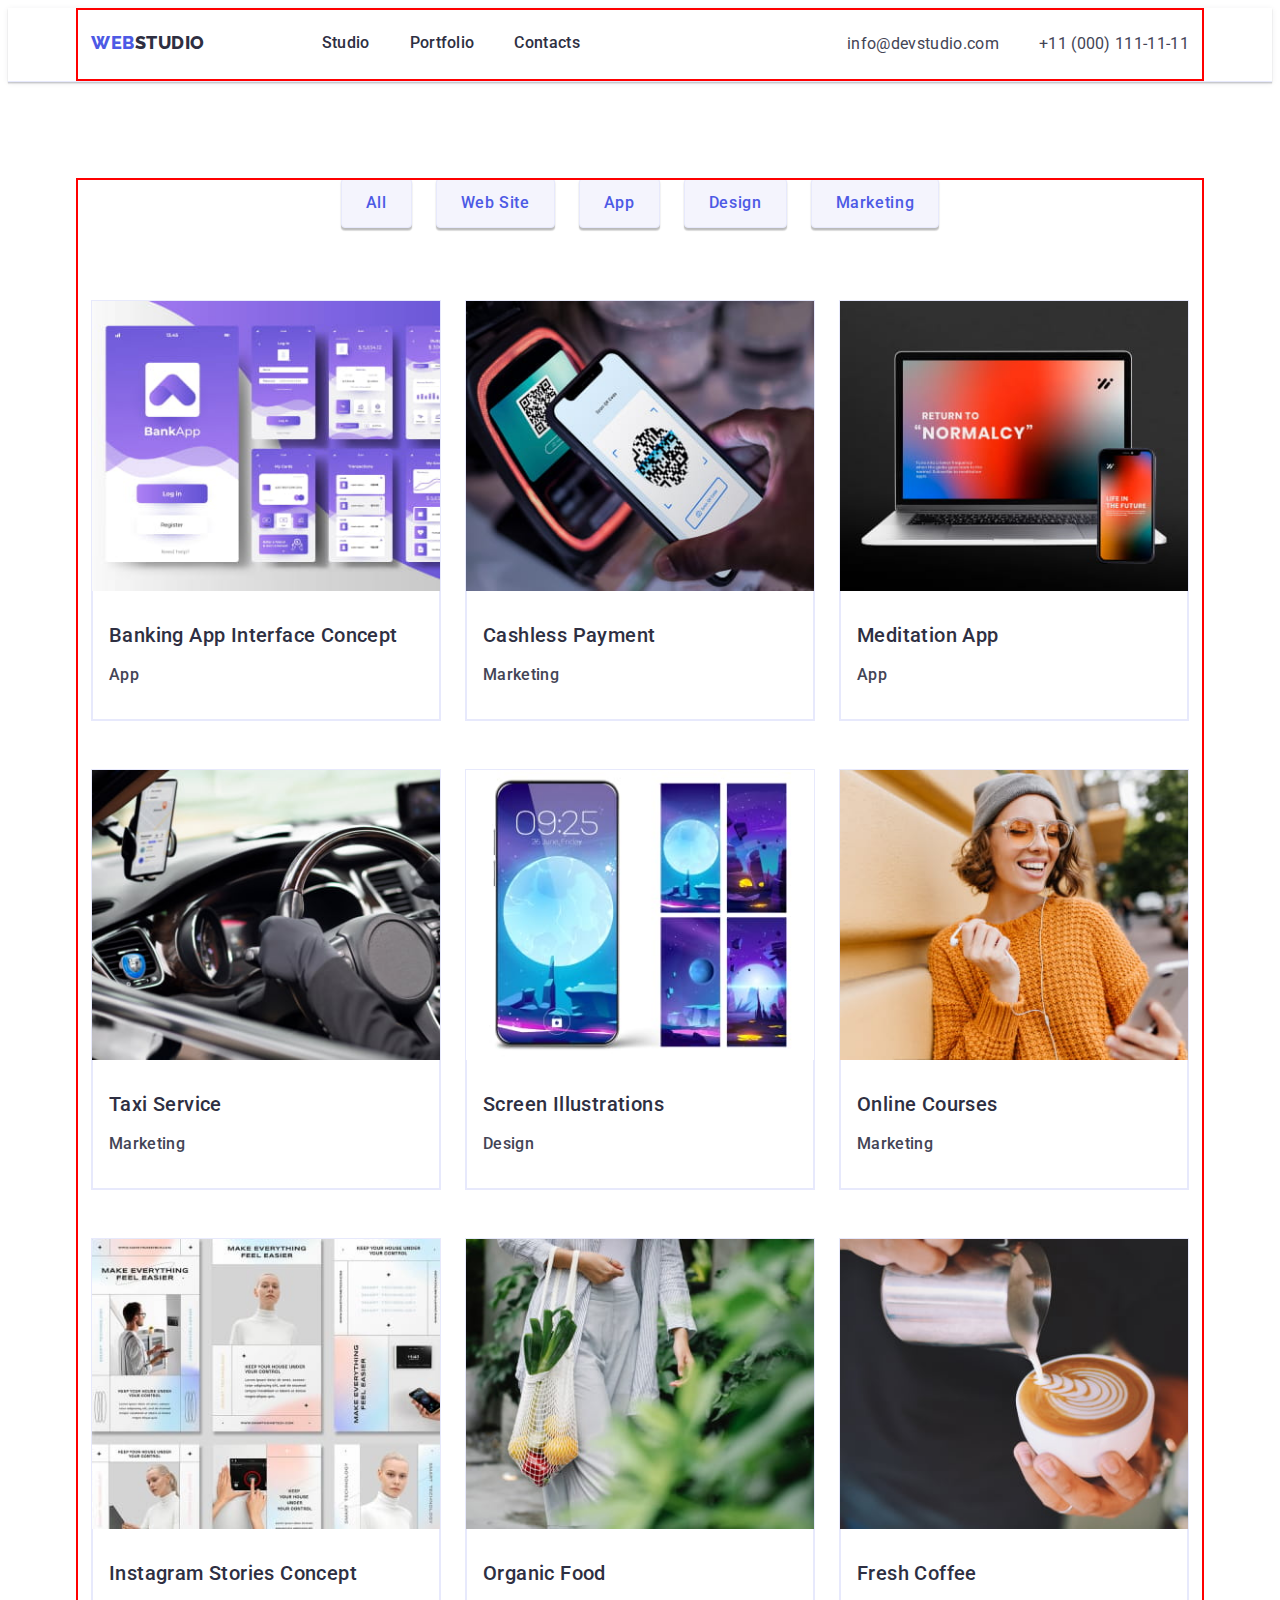
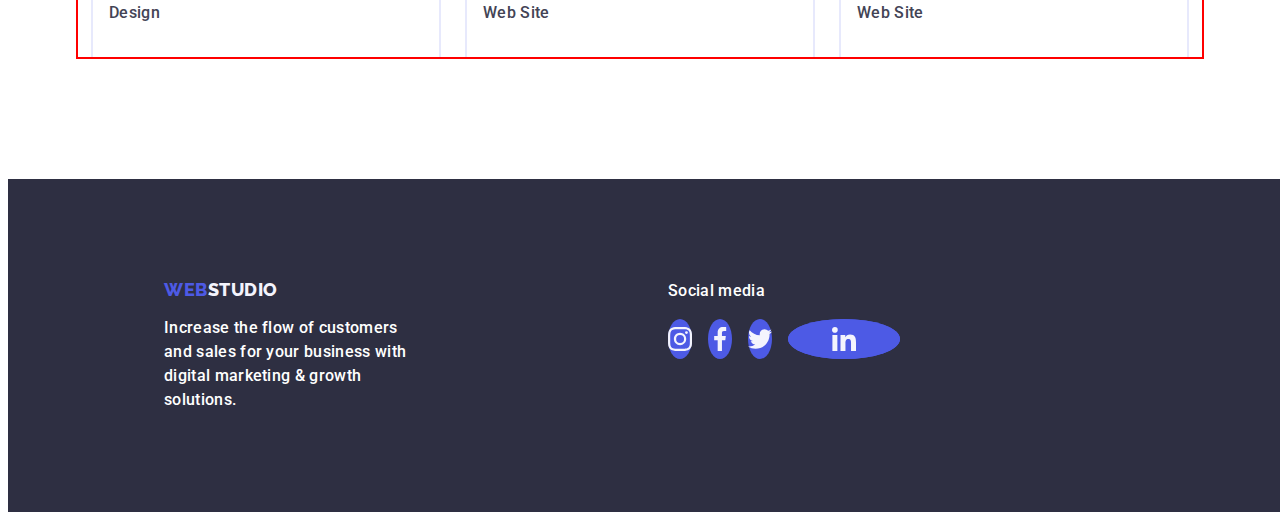
==== commit 75ec570d: "update last 5 mistake" ====
--- a/portfolio.html
+++ b/portfolio.html
@@ -167,7 +167,7 @@
                   <p class="description footer-social">Social media</p>
                   <ul class="list social-link-container">
                       <li class="social-link-box" >
-                          <a class="social-item-box" href="">
+                          <a class="social-item-footerbox" href="">
                           <svg class="link-icon" width="24" height="24" >
                               <use href="./images/icons.svg#icon-instagram"></use>
                              </svg> 
@@ -175,20 +175,20 @@
                       </li> 
                    
                       <li class="social-link-box" >
-                          <a class="social-item-box" href="">
+                          <a class="social-item-footerbox" href="">
                           <svg class="link-icon" width="24" height="24" >
                               <use href="./images/icons.svg#icon-facebook"></use>
                              </svg> 
                           </a>    
                       </li>
                       <li class="social-link-box" >
-                          <a class="social-item-box" href="">
+                          <a class="social-item-footerbox" href="">
                           <svg class="link-icon" width="24" height="24" >
                               <use href="./images/icons.svg#icon-twitter"></use>
                              </svg>
                           </a>     
                       </li>
-                      <li class="social-link-box" >
+                      <li class="social-item-footerbox" >
                           <a class="social-item-box" href="">
                           <svg class="link-icon" width="24" height="24" >
                               <use href="./images/icons.svg#icon-linkedin"></use>
--- a/css/styles.css
+++ b/css/styles.css
@@ -432,7 +432,7 @@
 justify-content: center;
 align-items: center;
 
-gap: 24px;
+gap: 16px;
 margin-top: 8px;
 width: 232px;
 height: 40px;
@@ -461,10 +461,6 @@
 }
 
 
-.social-item-box:hover,
-.social-item-box:focus {
-    background-color: var(--background-green);
-}
 .team-item-img {
 
 }
@@ -500,7 +496,7 @@
     justify-content: center;
     width: 100%;
     height: 100%;
-    border: 1px solid var(--leinercoolor);
+    border: 1px solid var(--helper-text);
     border-radius: 4px;
     color: var(--helper-text);
 }
@@ -532,8 +528,9 @@
     gap: 16px;
     background: var(--backgraund-dark);
     padding: 0px;
+
+    margin-right: 120px;
     margin-left: 156px;
-    margin-right: 120px;
 }
 .footer-reset {
 display: inline-block;
@@ -551,6 +548,21 @@
 .footer-social {
     color: var(--white-color);
     margin-bottom: 16px;
+}
+
+.social-item-footerbox {
+    display: flex;
+    align-items: center;
+    justify-content: center;
+    border-radius: 50%;
+    width: 100%;
+    height: 100%;
+  
+    background: var(--btn-color-iris);
+}
+.social-item-footerbox:hover,
+.social-item-footerbox:focus {
+    background-color: var(--background-green);
 }
     
 /*-----portfolio-----*/
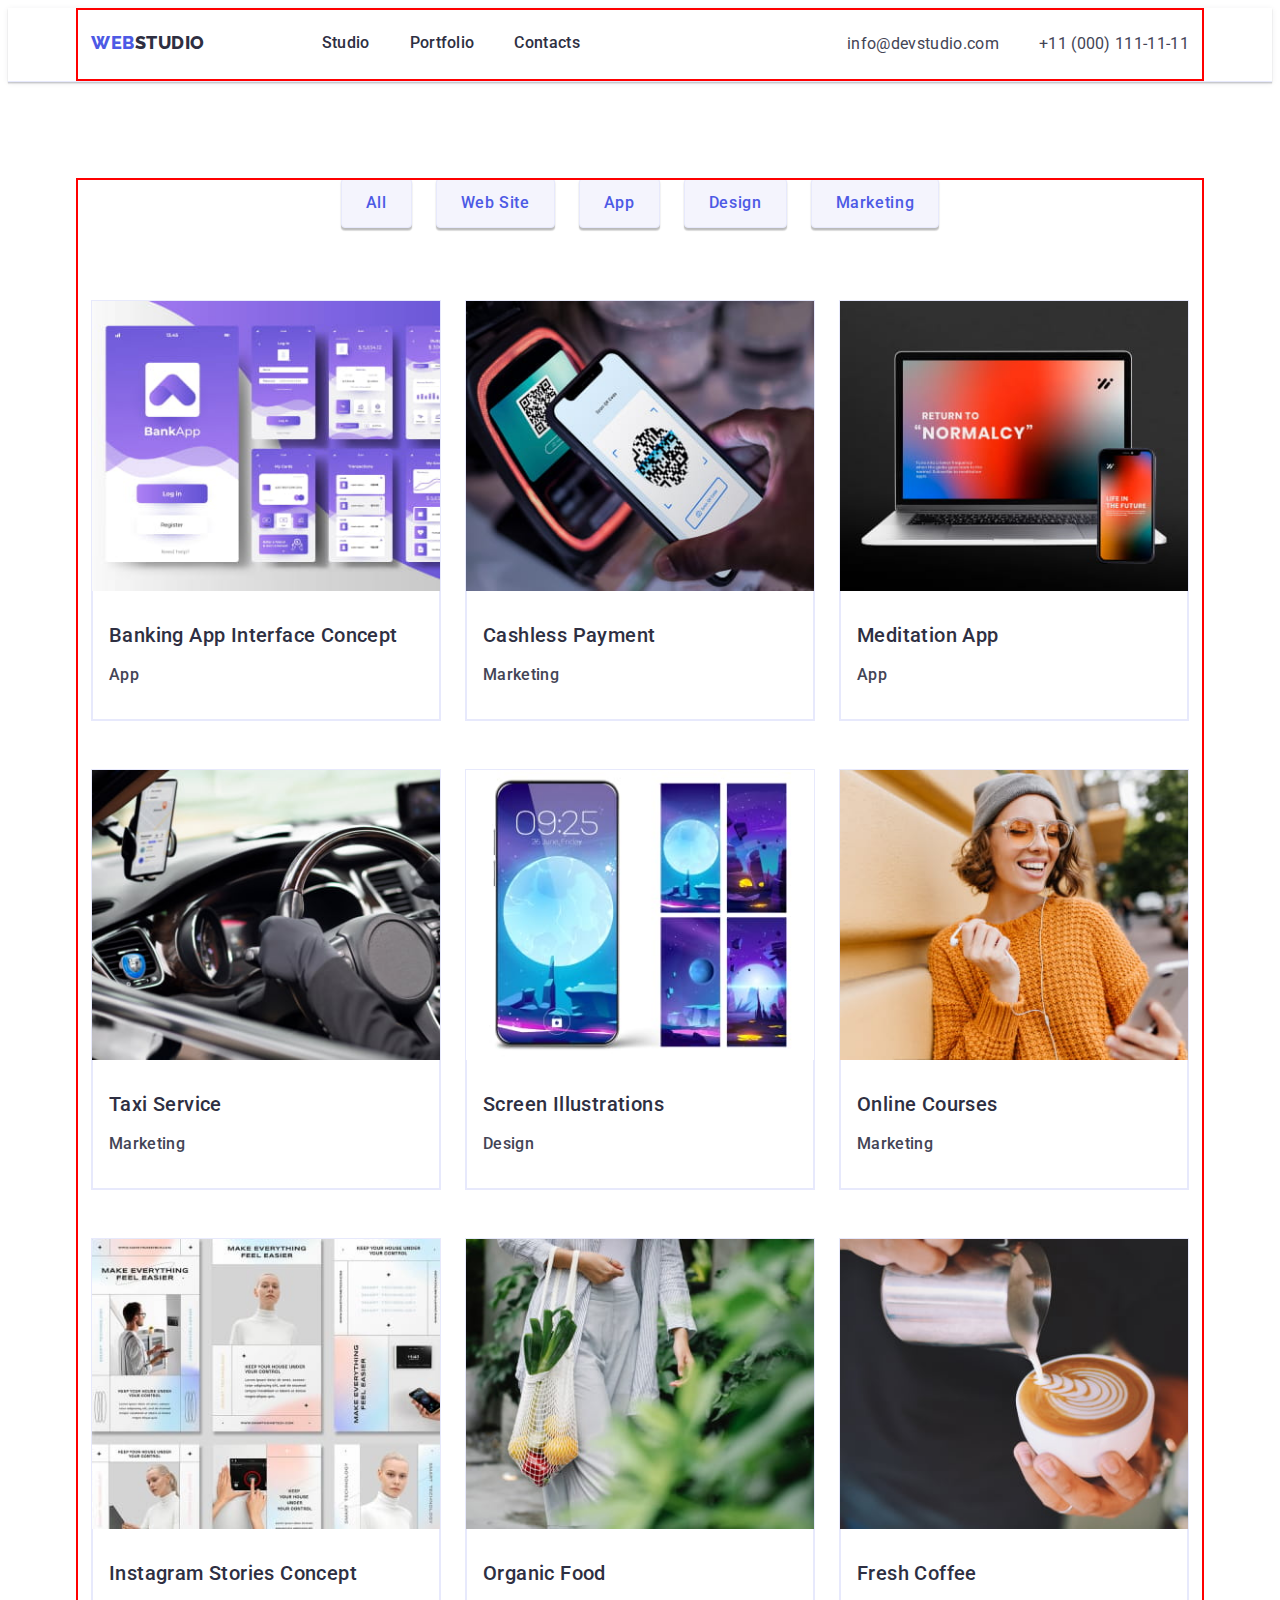
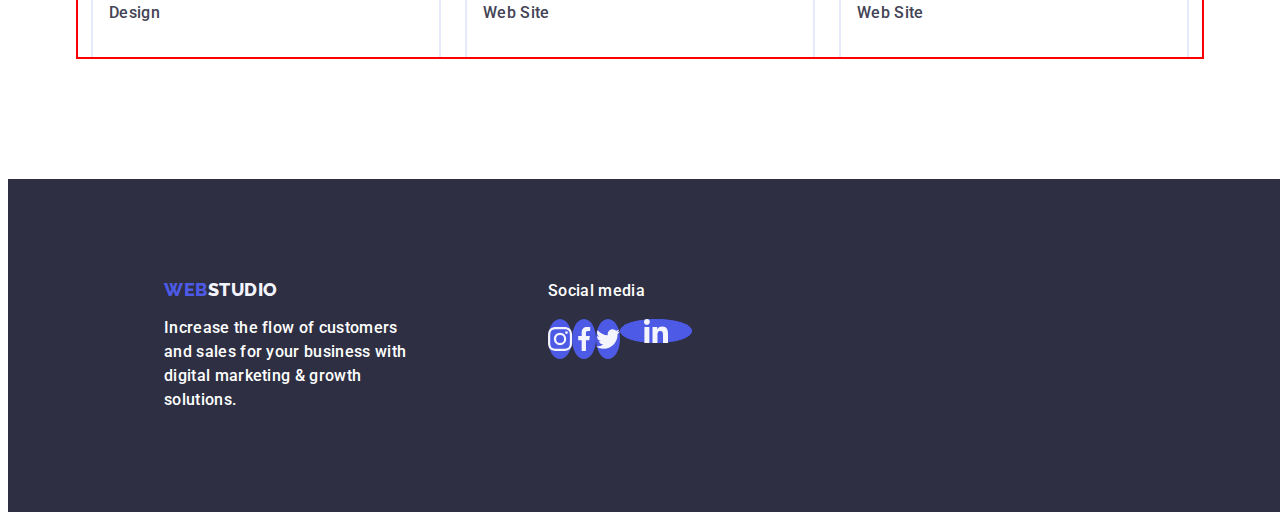
==== commit 48afa150: "update footer 2" ====
--- a/portfolio.html
+++ b/portfolio.html
@@ -165,7 +165,7 @@
               </div>
               <div class="container-footer-social">
                   <p class="description footer-social">Social media</p>
-                  <ul class="list social-link-container">
+                  <ul class="list social-footlink-container">
                       <li class="social-link-box" >
                           <a class="social-item-footerbox" href="">
                           <svg class="link-icon" width="24" height="24" >
--- a/css/styles.css
+++ b/css/styles.css
@@ -398,11 +398,11 @@
 
 .team-container {
    padding: 32px 0px; 
+ 
     background:var(--backgraund-light);
 }
 .team-item {
-    
-width: calc((100% - 72px)/4);
+    width: calc((100% - 72px)/4);
 
 box-shadow: 0px 1px 6px rgba(46, 47, 66, 0.08), 0px 1px 1px rgba(46, 47, 66, 0.16), 0px 2px 1px rgba(46, 47, 66, 0.08);
 border-radius: 0px 0px 4px 4px;
@@ -415,7 +415,7 @@
 .team-item-container {
    
 padding: 32px 0px;
-max-width: 232px;
+
 
 }
 
@@ -432,9 +432,9 @@
 justify-content: center;
 align-items: center;
 
-gap: 16px;
+gap: 24px;
 margin-top: 8px;
-width: 232px;
+
 height: 40px;
 }
 .social-link-box {
@@ -520,15 +520,15 @@
 .footer-box {
     display: flex;
     flex-direction: row;
-align-items: baseline;
-gap: 120px;
+    align-items: baseline;
+
+
 }
 .footer-container {
     width: 264px;
     gap: 16px;
     background: var(--backgraund-dark);
     padding: 0px;
-
     margin-right: 120px;
     margin-left: 156px;
 }
@@ -541,10 +541,20 @@
 color: var(--white-color);
 }
 .container-footer-social {
-    display: inline-block;
+  
     gap: 16px;
     
 }
+.social-footerlink-container {
+    display: flex;
+    flex-direction: row;
+    justify-content: center;
+    align-items: center;
+    
+    gap: 16px;
+    margin-top: 8px;
+    
+   height: 40px; }
 .footer-social {
     color: var(--white-color);
     margin-bottom: 16px;
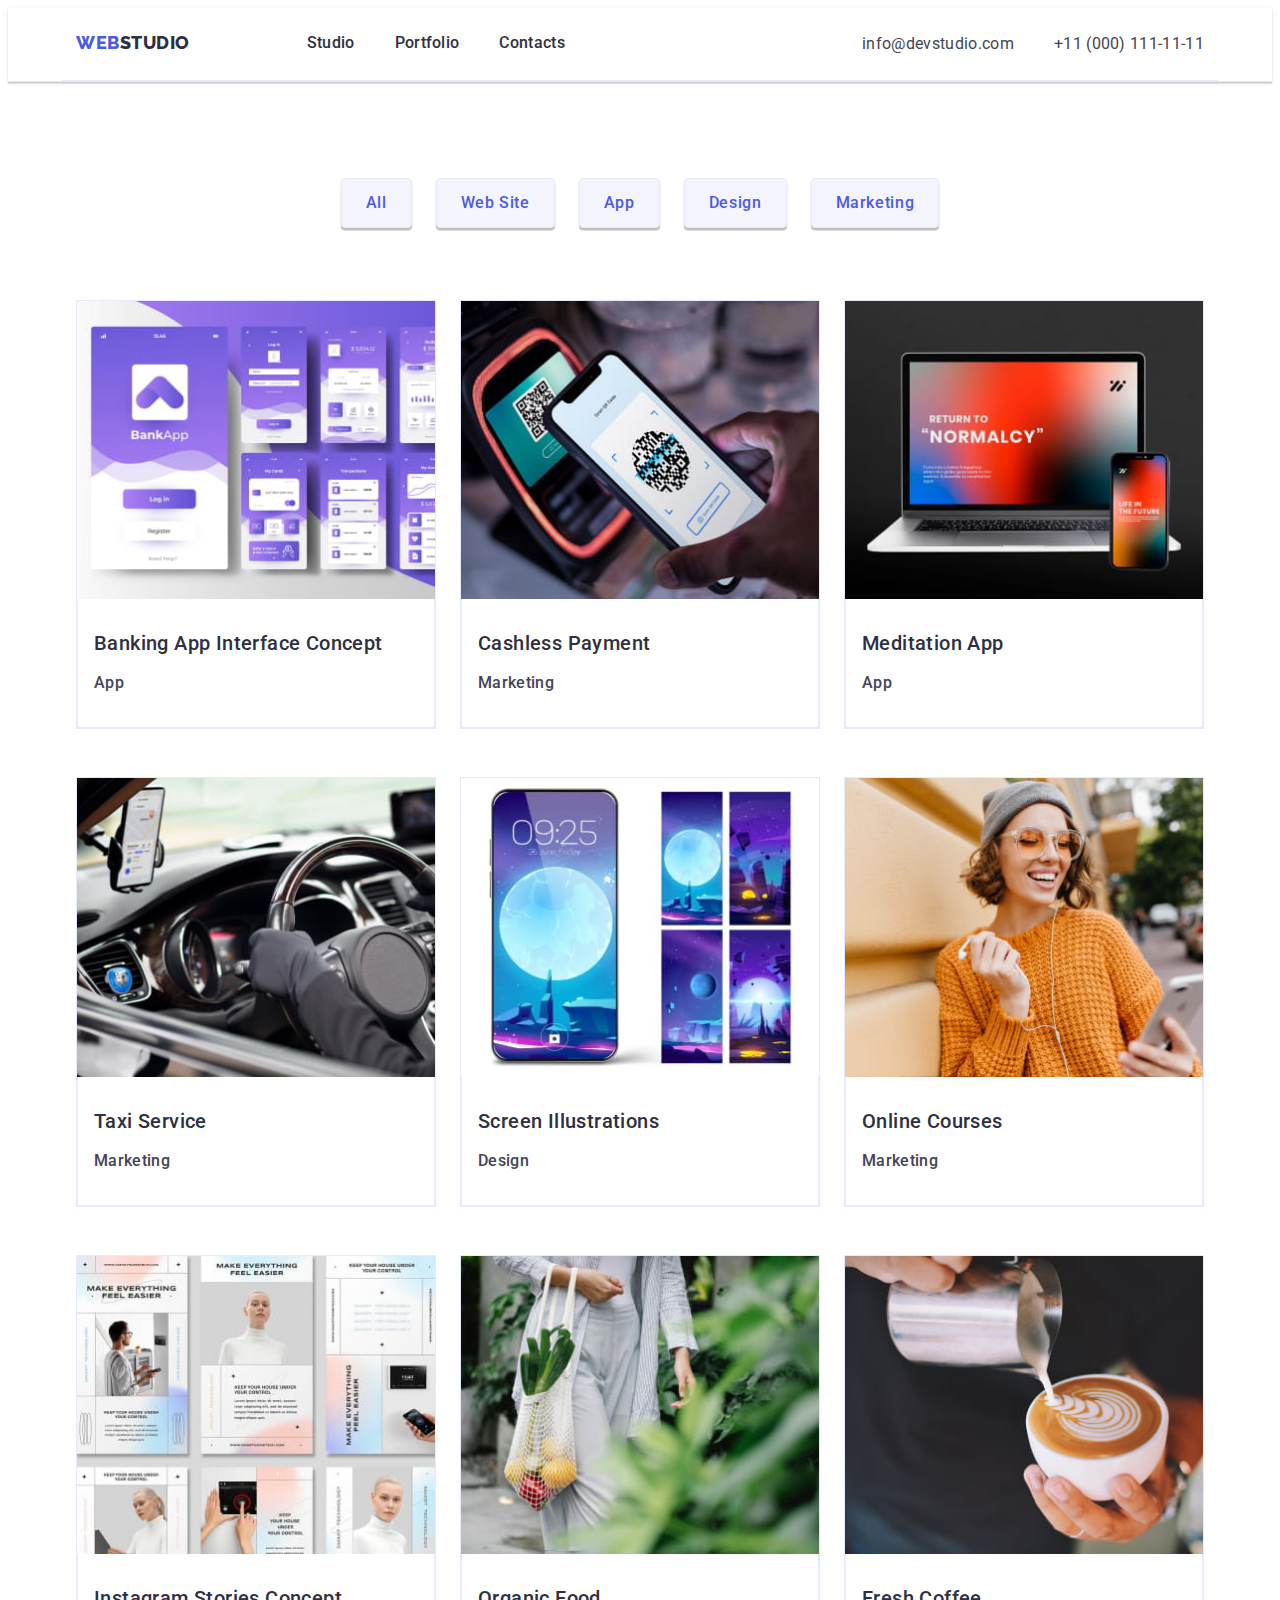
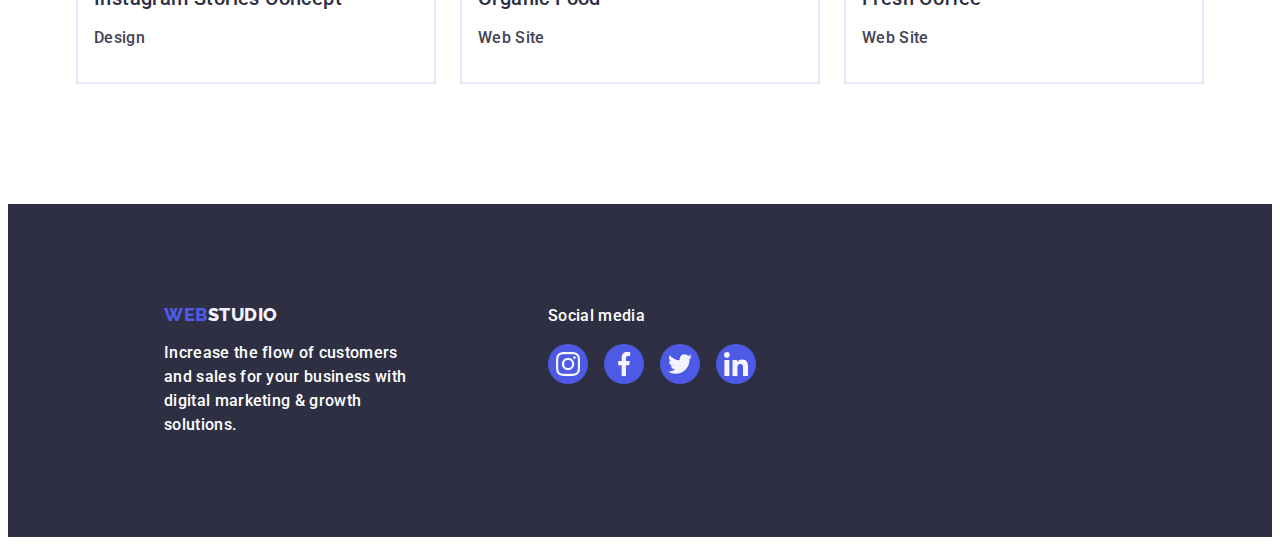
==== commit 71215bc4: "update after mentor check" ====
--- a/portfolio.html
+++ b/portfolio.html
@@ -165,7 +165,7 @@
               </div>
               <div class="container-footer-social">
                   <p class="description footer-social">Social media</p>
-                  <ul class="list social-footlink-container">
+                  <ul class="list social-footerlink-container">
                       <li class="social-link-box" >
                           <a class="social-item-footerbox" href="">
                           <svg class="link-icon" width="24" height="24" >
@@ -188,8 +188,8 @@
                              </svg>
                           </a>     
                       </li>
-                      <li class="social-item-footerbox" >
-                          <a class="social-item-box" href="">
+                      <li class="social-link-box" >
+                          <a class="social-item-footerbox" href="">
                           <svg class="link-icon" width="24" height="24" >
                               <use href="./images/icons.svg#icon-linkedin"></use>
                              </svg> 
--- a/css/styles.css
+++ b/css/styles.css
@@ -104,6 +104,7 @@
 	text-transform: none;
     line-height: 1.2; 
     text-align: center;
+  
     color: var(--backgraund-dark);
     
 }
@@ -276,12 +277,12 @@
     border: 5px solid var(--white-color);
 }
 .container {
-width: 1128px;
+width: 1158px;
 padding: 0 15px; 
 margin: 0 auto;
-outline: 2px solid red;
+
 outline-offset: -2px;
-    background: var(--white-color);
+  
 }
 
 /*----index.html-----*/
@@ -299,6 +300,8 @@
     background-image: linear-gradient(rgba(46, 47, 66, 0.7), rgba(46, 47, 66, 0.7)), url(../images/hero/people-office.jpg);
     background-size: cover;
     background-position: center;
+    margin-right: auto;
+    margin-left: auto;
     
 
     box-shadow: 0px 4px 4px rgba(0, 0, 0, 0.25);
@@ -335,6 +338,7 @@
 }
 .feature-tittle {
  margin: 0px;
+
 }
 .feature-list-item {
    display: flex;
@@ -343,9 +347,8 @@
     
 }
 .feature-list {
-flex-direction: column;
-align-items: flex-start;
-flex-basis: calc*((100% - 72px)/4);
+
+width: calc((100% - 72px)/4);
 }
 
 .feature-box {
@@ -361,6 +364,7 @@
  
 .feature-item-tittle {
 margin-bottom: 8px;
+text-align: left;
 }
 
 /*---about---*/
@@ -391,7 +395,7 @@
     /*---team---*/
 .team {
     background:var(--backgraund-light);
-    width: 1440px;
+  
     margin: 0px auto;
     padding: 120px 0px;
 }
@@ -411,6 +415,7 @@
 }
 .team-tittl {
     margin-bottom: 72px;
+    align-items: center;
 }
 .team-item-container {
    
@@ -425,6 +430,7 @@
 }
 .team-item-tittle {
     margin-bottom: 8px;
+    align-items: center;
 }
 .social-link-container {
 display: flex;
@@ -480,7 +486,7 @@
 }
 .customers-container {
   
-    padding: 0px;
+    display: flex;
     gap: 24px;
    
 }
@@ -509,11 +515,9 @@
 .logo-customers {
     fill: currentColor;
 }
-.footer {
-    
-    width: 1440px;
+.footer { 
     margin: 0px auto;
-    padding: 100px 0px;
+    padding: 100px 156px;
     background: var(--backgraund-dark)
     }
 
@@ -521,16 +525,14 @@
     display: flex;
     flex-direction: row;
     align-items: baseline;
-
-
-}
+}
+
 .footer-container {
     width: 264px;
     gap: 16px;
     background: var(--backgraund-dark);
     padding: 0px;
     margin-right: 120px;
-    margin-left: 156px;
 }
 .footer-reset {
 display: inline-block;
@@ -541,20 +543,21 @@
 color: var(--white-color);
 }
 .container-footer-social {
-  
+    width: 264px;
     gap: 16px;
-    
+    background: var(--backgraund-dark);
+    padding: 0px;
 }
 .social-footerlink-container {
     display: flex;
     flex-direction: row;
-    justify-content: center;
+    /*justify-content: center;*/
     align-items: center;
     
     gap: 16px;
     margin-top: 8px;
-    
-   height: 40px; }
+    height: 40px; }
+
 .footer-social {
     color: var(--white-color);
     margin-bottom: 16px;
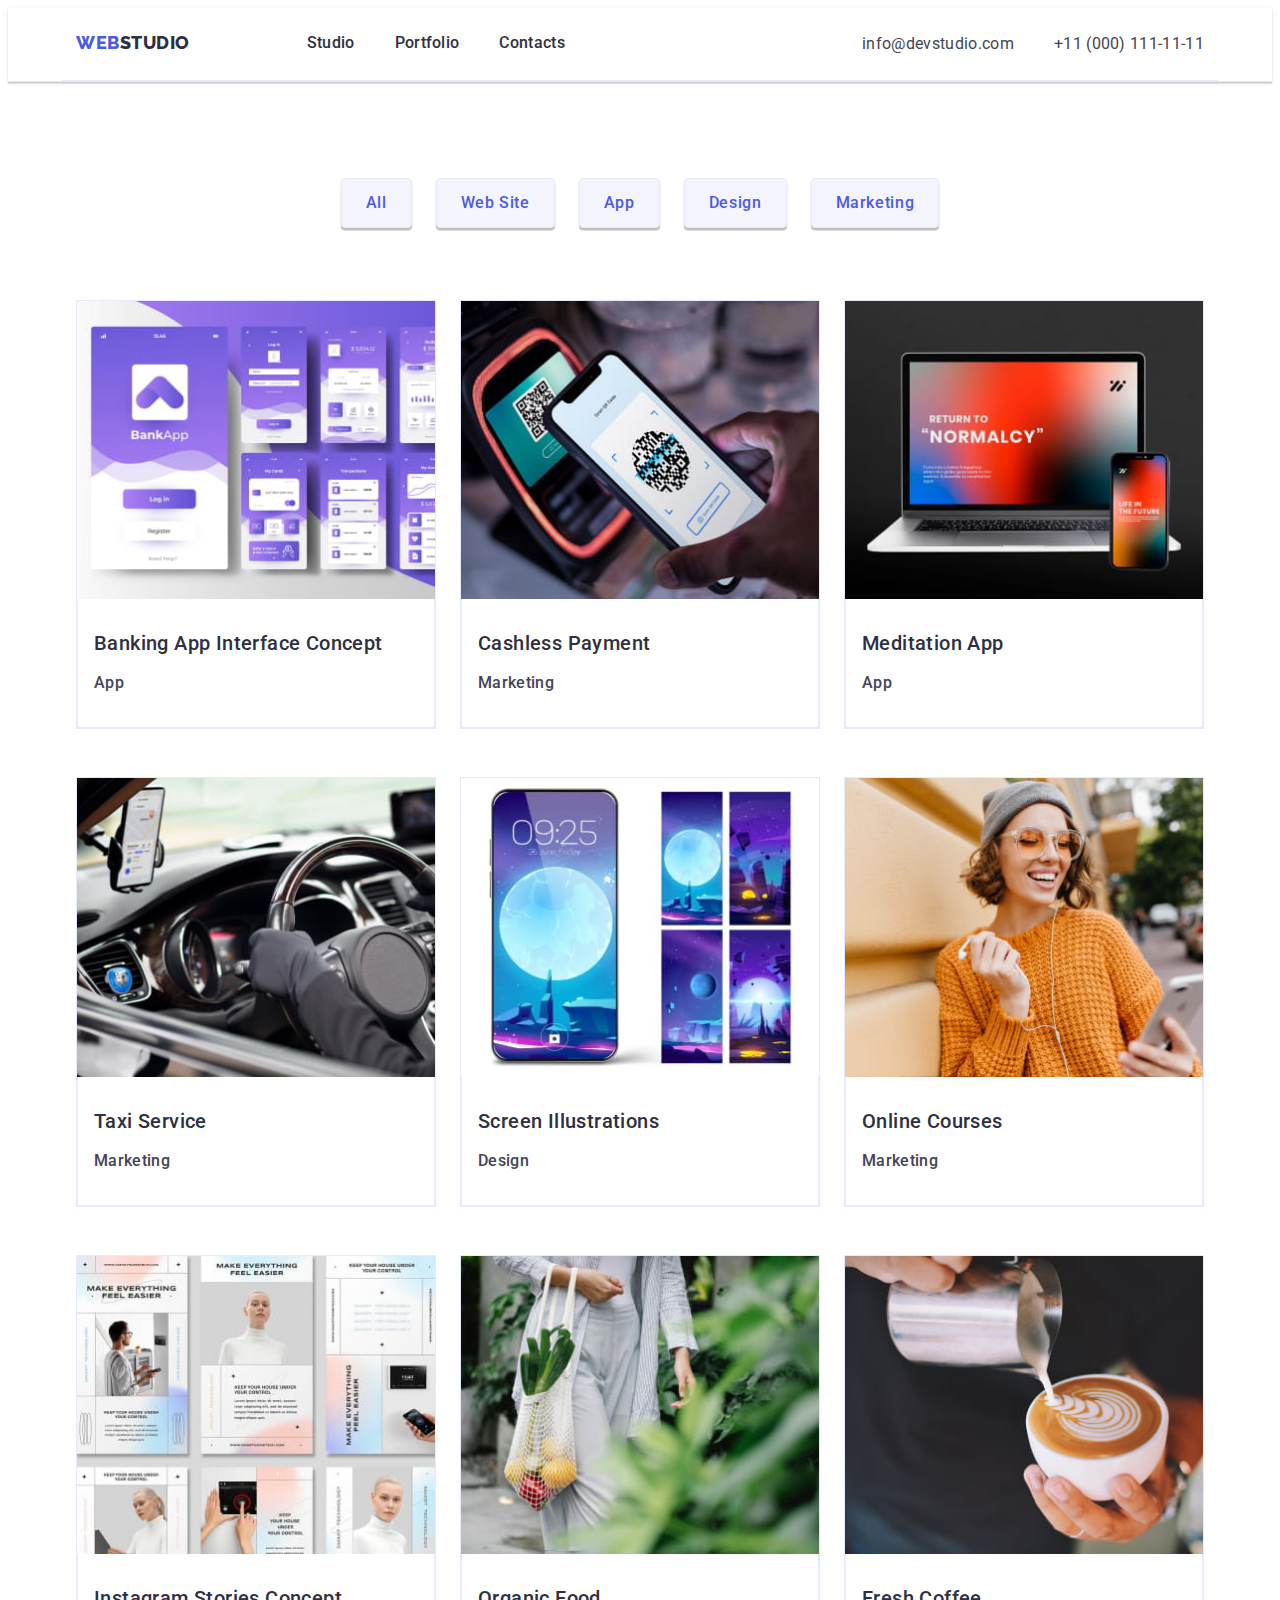
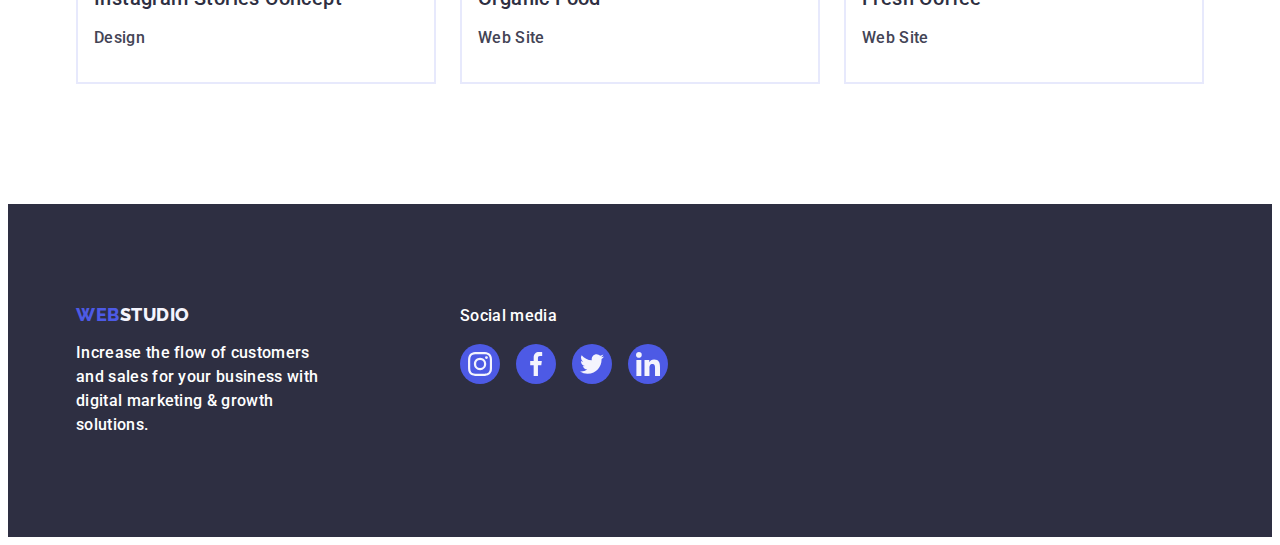
==== commit 43605bf7: "update footer" ====
--- a/portfolio.html
+++ b/portfolio.html
@@ -158,7 +158,7 @@
           </main>
           <!--footer section-->
           <footer class="footer">
-            <div class="footer-box">
+            <div class="container footer-box">
               <div class="footer-container">
                   <a class="link logo footer-reset" href="./index.html">Web<span class="logo-studio-light">Studio</span></a>
                   <p class="description footer-item">Increase the flow of customers and sales for your business with digital marketing & growth solutions.</p>
--- a/css/styles.css
+++ b/css/styles.css
@@ -280,8 +280,6 @@
 width: 1158px;
 padding: 0 15px; 
 margin: 0 auto;
-
-outline-offset: -2px;
   
 }
 
@@ -485,16 +483,13 @@
     padding: 120px 0px;
 }
 .customers-container {
-  
     display: flex;
     gap: 24px;
-   
 }
 .customers-box {
     width: calc((100% - 120px) / 6);
     height: 88px;
     /*padding: 16px 32px;*/
-    
 }
 .customers-item {
     display: flex;
@@ -517,7 +512,7 @@
 }
 .footer { 
     margin: 0px auto;
-    padding: 100px 156px;
+    padding: 100px 0px;
     background: var(--backgraund-dark)
     }
 
@@ -535,12 +530,12 @@
     margin-right: 120px;
 }
 .footer-reset {
-display: inline-block;
-margin-bottom: 16px;   
+    display: inline-block;
+    margin-bottom: 16px;   
 }
 .footer-item {
-padding: 0px;
-color: var(--white-color);
+    padding: 0px;
+    color: var(--white-color);
 }
 .container-footer-social {
     width: 264px;
